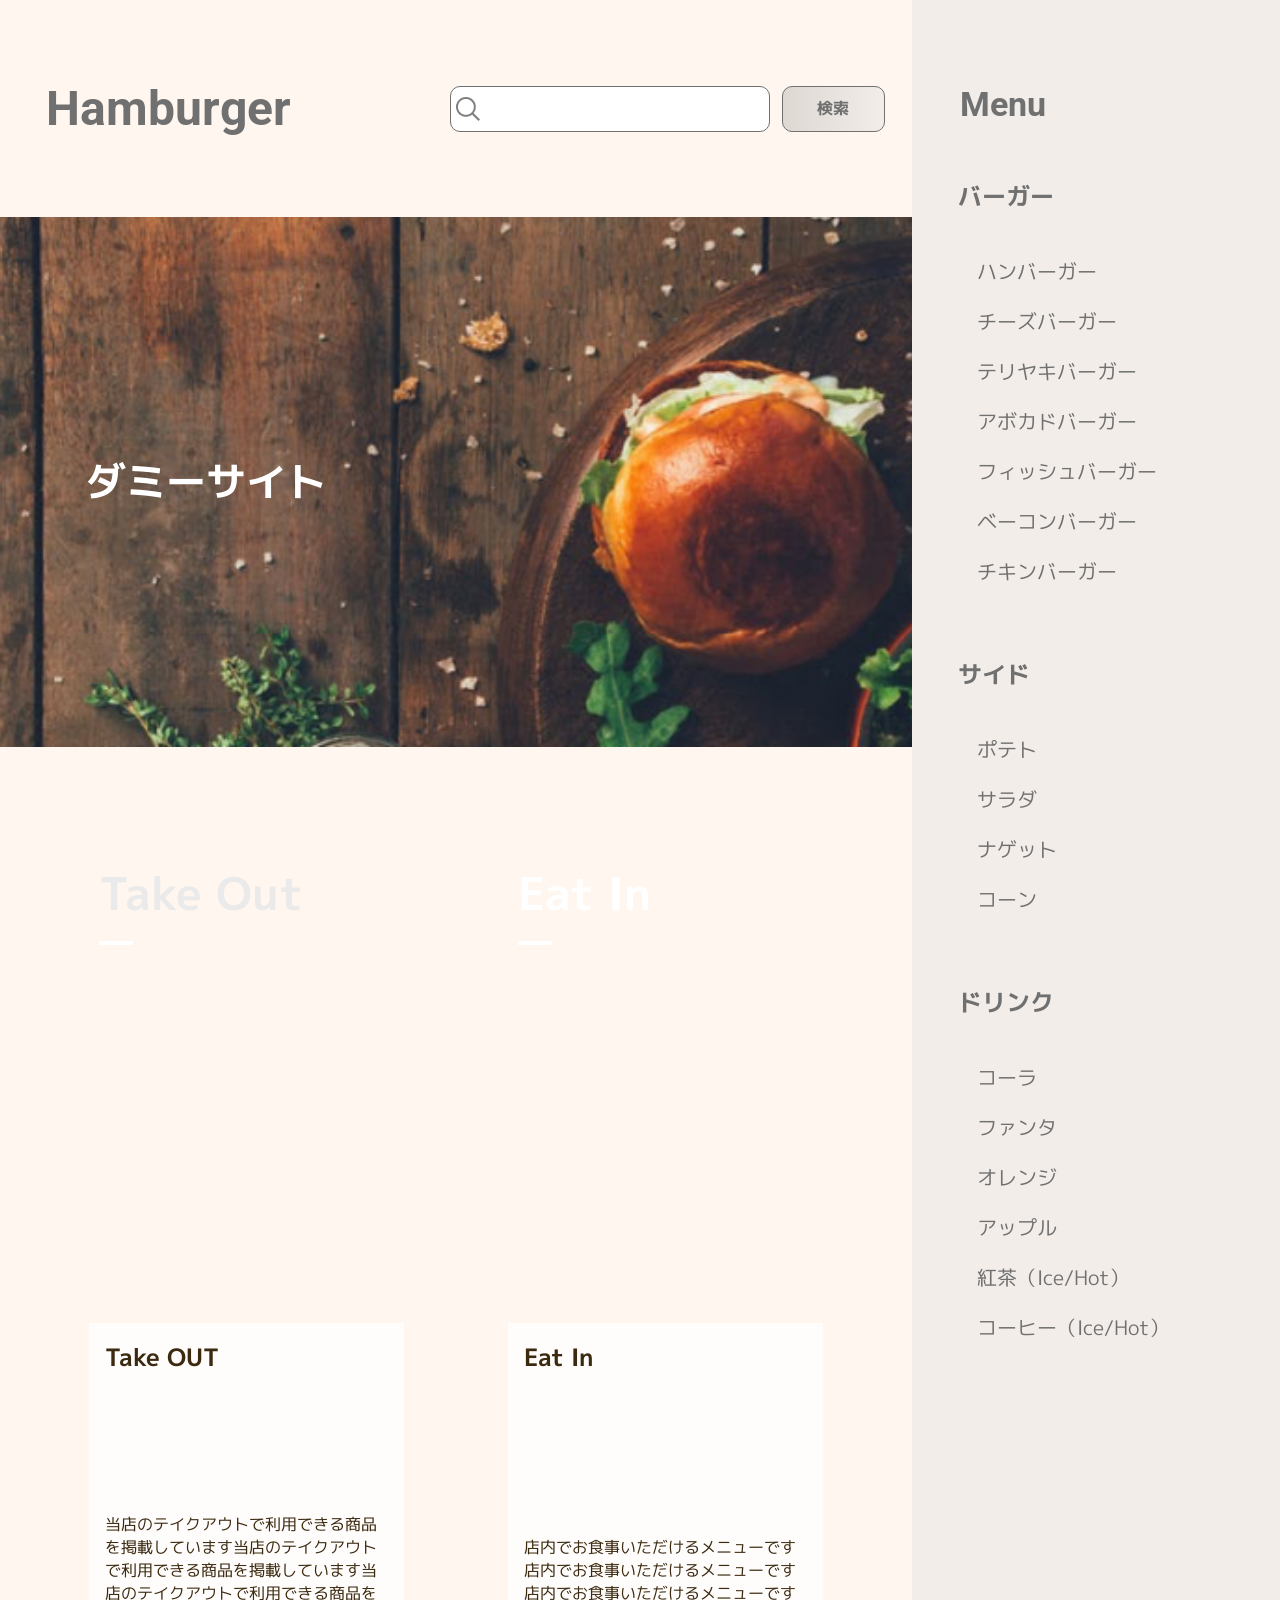
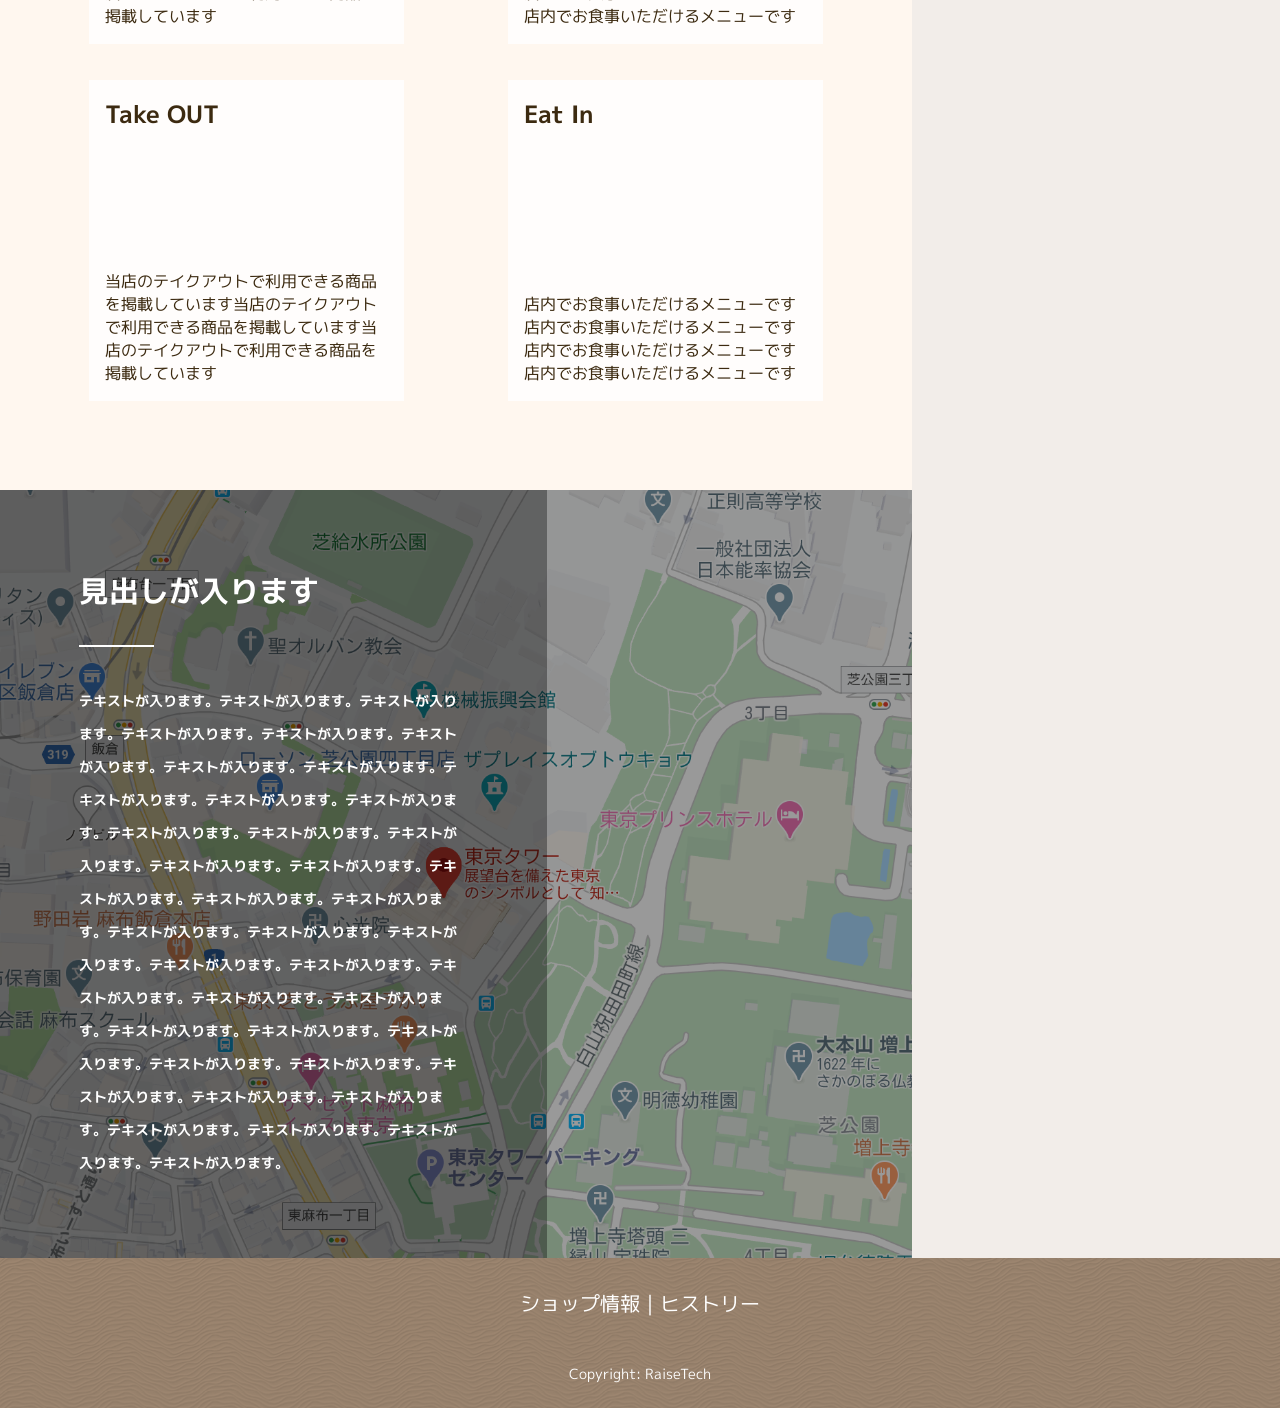
==== index.html @ 3802b6b0 "スライドインアニメーションまで修正" ====
<!DOCTYPE html>
<html lang="ja">

<head>
    <meta charset="UTF-8">
    <meta name="viewport" content="width=device-width, initial-scale=1.0">
    <link rel="stylesheet" href="/css/style.css">
    <link rel="shortcut icon" href="img/favicon.jpg">
    <link rel="preconnect" href="https://fonts.googleapis.com">
    <link rel="preconnect" href="https://fonts.gstatic.com" crossorigin>
    <link href="https://fonts.googleapis.com/css2?family=M+PLUS+1p:wght@400;700&display=swap" rel="stylesheet">
    <link rel="preconnect" href="https://fonts.googleapis.com">
    <link rel="preconnect" href="https://fonts.gstatic.com" crossorigin>
    <link href="https://fonts.googleapis.com/css2?family=Roboto:ital,wght@0,100..900;1,100..900&display=swap"
        rel="stylesheet">

    <title>Hamburger</title>
</head>

<body>
    <div class="l-wrapper">
        <nav class="l-sideMenu is-close">
            <p class="c-sideMenu__title font-roboto">Menu</p>

            <ul class="p-menuList">
                <li class="c-sideMenu__li font-mplus-700">バーガー

                    <ul class="c-sideMenu__li__menu font-mplus-400">
                        <li>ハンバーガー</li>
                        <li>チーズバーガー</li>
                        <li>テリヤキバーガー</li>
                        <li>アボカドバーガー</li>
                        <li>フィッシュバーガー</li>
                        <li>ベーコンバーガー</li>
                        <li>チキンバーガー</li>
                    </ul>
                </li>

                <li class="c-sideMenu__li font-mplus-700">サイド
                    <ul class="c-sideMenu__li__menu font-mplus-400">
                        <li>ポテト</li>
                        <li>サラダ</li>
                        <li>ナゲット</li>
                        <li>コーン</li>
                    </ul>
                </li>

                <li class="c-sideMenu__li font-mplus-700">ドリンク
                    <ul class="c-sideMenu__li__menu font-mplus-400">
                        <li>コーラ</li>
                        <li>ファンタ</li>
                        <li>オレンジ</li>
                        <li>アップル</li>
                        <li>紅茶（Ice/Hot）</li>
                        <li>コーヒー（Ice/Hot）</li>
                    </ul>
                </li>

            </ul>
        </nav>

        <div class="l-mainArea">
            <header class="l-header">
                <h1 class="c-title font-roboto">Hamburger</h1>
                <search class="p-search">
                    <form class="c-search__form" action="#">
                        <input class="c-search__input" type="search" />
                        <button class="c-search__btn font-mplus-700" type="submit">検索</button>
                    </form>
                </search>

                <div class="c-menuBtnSPTB">
                    <span class="js-menuText font-roboto">Menu</span>
                    <span class="js-closeIcon c-closeIcon"></span> <!-- 擬似要素でバツを作る -->
                </div>

            </header>


            <main class="p-mainVisual">
                <p class="c-mainVisual__text font-mplus-700">ダミーサイト</p>
            </main>


            <article class="l-mainCard">

                <div class="p-mainCard__TakeOut">
                    <h2 class="c-mainCard__TakeOut__title font-mplus-700">Take Out</h2>
                    <div class="c-whitebox__wrap">
                        <div class="c-whitebox__1">
                            <h3 class="c-mainCard__subtitle font-mplus-700">Take OUT</h3>
                            <p class="c-mainCard__cardtext font-mplus-400">
                                当店のテイクアウトで利用できる商品を掲載しています当店のテイクアウトで利用できる商品を掲載しています当店のテイクアウトで利用できる商品を掲載しています
                            </p>
                        </div>
                        <div class="c-whitebox__2">
                            <h3 class="c-mainCard__subtitle font-mplus-700">Take OUT</h3>
                            <p class="c-mainCard__cardtext font-mplus-400">
                                当店のテイクアウトで利用できる商品を掲載しています当店のテイクアウトで利用できる商品を掲載しています当店のテイクアウトで利用できる商品を掲載しています
                            </p>
                        </div>
                    </div>

                </div>

                <div class="p-mainCard__EatIn">
                    <h2 class="c-mainCard__EatIn__title font-mplus-700">Eat In</h2>
                    <div class="c-whitebox__wrap">
                        <div class="c-whitebox__1">
                            <h3 class="c-mainCard__subtitle font-mplus-700">Eat In</h3>
                            <p class="c-mainCard__cardtext font-mplus-400">
                                店内でお食事いただけるメニューです店内でお食事いただけるメニューです店内でお食事いただけるメニューです店内でお食事いただけるメニューです
                            </p>
                        </div>
                        <div class="c-whitebox__2">
                            <h3 class="c-mainCard__subtitle font-mplus-700">Eat In</h3>
                            <p class="c-mainCard__cardtext font-mplus-400">
                                店内でお食事いただけるメニューです店内でお食事いただけるメニューです店内でお食事いただけるメニューです店内でお食事いただけるメニューです
                            </p>

                        </div>
                    </div>
                </div>
            </article>

            <section class="l-mainMap">
                <div class="c-mainMap__back__white">
                    <div class="c-mainMap__back__black">
                        <div class="p-mainMapWrap">
                            <h1 class="c-mainMap__title font-mplus-700">見出しが入ります</h1>
                            <p class="c-mainMap__textEx font-mplus-700">
                                テキストが入ります。テキストが入ります。テキストが入ります。テキストが入ります。テキストが入ります。テキストが入ります。テキストが入ります。テキストが入ります。テキストが入ります。テキストが入ります。テキストが入ります。テキストが入ります。テキストが入ります。テキストが入ります。テキストが入ります。テキストが入ります。テキストが入ります。テキストが入ります。テキストが入ります。テキストが入ります。テキストが入ります。テキストが入ります。テキストが入ります。テキストが入ります。テキストが入ります。テキストが入ります。テキストが入ります。テキストが入ります。テキストが入ります。テキストが入ります。テキストが入ります。テキストが入ります。テキストが入ります。テキストが入ります。テキストが入ります。テキストが入ります。テキストが入ります。テキストが入ります。テキストが入ります。
                            </p>
                        </div>
                    </div>
            </section>

        </div>
    </div>

    <footer class="l-footer">
        <div class="p-footerLink font-mplus-400">
            <a href="" class="c-footerLink__text">ショップ情報</a>
            <p class="c-footerLink__text">｜</p>
            <a href="" class="c-footerLink__text">ヒストリー</a>
        </div>
        <small class="c-footer__copy font-mplus-400">Copyright: RaiseTech</small>
    </footer>

    <script src="./main.js"></script>

</body>

</html>
---- css/style.css ----
@charset "UTF-8";
/* resset.dev • v5.0.2 */
/* # =================================================================
   # Global selectors
   # ================================================================= */
html {
  box-sizing: border-box;
  -webkit-text-size-adjust: 100%;
  /* Prevent adjustments of font size after orientation changes in iOS */
  word-break: normal;
  -moz-tab-size: 4;
  -o-tab-size: 4;
     tab-size: 4;
}

*,
::before,
::after {
  background-repeat: no-repeat;
  /* Set `background-repeat: no-repeat` to all elements and pseudo elements */
  box-sizing: inherit;
}

::before,
::after {
  text-decoration: inherit;
  /* Inherit text-decoration and vertical align to ::before and ::after pseudo elements */
  vertical-align: inherit;
}

* {
  padding: 0;
  /* Reset `padding` and `margin` of all elements */
  margin: 0;
}

/* # =================================================================
   # General elements
   # ================================================================= */
hr {
  overflow: visible;
  /* Show the overflow in Edge and IE */
  height: 0;
  /* Add the correct box sizing in Firefox */
  color: inherit;
  /* Correct border color in Firefox. */
}

details,
main {
  display: block;
  /* Render the `main` element consistently in IE. */
}

summary {
  display: list-item;
  /* Add the correct display in all browsers */
}

small {
  font-size: 80%;
  /* Set font-size to 80% in `small` elements */
}

[hidden] {
  display: none;
  /* Add the correct display in IE */
}

abbr[title] {
  border-bottom: none;
  /* Remove the bottom border in Chrome 57 */
  /* Add the correct text decoration in Chrome, Edge, IE, Opera, and Safari */
  text-decoration: underline;
  -webkit-text-decoration: underline dotted;
          text-decoration: underline dotted;
}

a {
  background-color: transparent;
  /* Remove the gray background on active links in IE 10 */
}

a:active,
a:hover {
  outline-width: 0;
  /* Remove the outline when hovering in all browsers */
}

code,
kbd,
pre,
samp {
  font-family: monospace, monospace;
  /* Specify the font family of code elements */
}

pre {
  font-size: 1em;
  /* Correct the odd `em` font sizing in all browsers */
}

b,
strong {
  font-weight: bolder;
  /* Add the correct font weight in Chrome, Edge, and Safari */
}

/* https://gist.github.com/unruthless/413930 */
sub,
sup {
  font-size: 75%;
  line-height: 0;
  position: relative;
  vertical-align: baseline;
}

sub {
  bottom: -0.25em;
}

sup {
  top: -0.5em;
}

table {
  border-color: inherit;
  /* Correct border color in all Chrome, Edge, and Safari. */
  text-indent: 0;
  /* Remove text indentation in Chrome, Edge, and Safari */
}

iframe {
  border-style: none;
}

/* # =================================================================
   # Forms
   # ================================================================= */
input {
  border-radius: 0;
}

[type=number]::-webkit-inner-spin-button,
[type=number]::-webkit-outer-spin-button {
  height: auto;
  /* Correct the cursor style of increment and decrement buttons in Chrome */
}

[type=search] {
  -webkit-appearance: textfield;
  /* Correct the odd appearance in Chrome and Safari */
  outline-offset: -2px;
  /* Correct the outline style in Safari */
}

[type=search]::-webkit-search-decoration {
  -webkit-appearance: none;
  /* Remove the inner padding in Chrome and Safari on macOS */
}

textarea {
  overflow: auto;
  /* Internet Explorer 11+ */
  resize: vertical;
  /* Specify textarea resizability */
}

button,
input,
optgroup,
select,
textarea {
  font: inherit;
  /* Specify font inheritance of form elements */
}

optgroup {
  font-weight: bold;
  /* Restore the font weight unset by the previous rule */
}

button {
  overflow: visible;
  /* Address `overflow` set to `hidden` in IE 8/9/10/11 */
}

button,
select {
  text-transform: none;
  /* Firefox 40+, Internet Explorer 11- */
}

/* Apply cursor pointer to button elements */
button,
[type=button],
[type=reset],
[type=submit],
[role=button] {
  cursor: pointer;
}

/* Remove inner padding and border in Firefox 4+ */
button::-moz-focus-inner,
[type=button]::-moz-focus-inner,
[type=reset]::-moz-focus-inner,
[type=submit]::-moz-focus-inner {
  border-style: none;
  padding: 0;
}

/* Replace focus style removed in the border reset above */
button:-moz-focusring,
[type=button]::-moz-focus-inner,
[type=reset]::-moz-focus-inner,
[type=submit]::-moz-focus-inner {
  outline: 1px dotted ButtonText;
}

button,
html [type=button],
[type=reset],
[type=submit] {
  -webkit-appearance: button;
  /* Correct the inability to style clickable types in iOS */
}

/* Remove the default button styling in all browsers */
button,
input,
select,
textarea {
  background-color: transparent;
  border-style: none;
}

a:focus,
button:focus,
input:focus,
select:focus,
textarea:focus {
  outline-width: 0;
}

/* Style select like a standard input */
select {
  -moz-appearance: none;
  /* Firefox 36+ */
  -webkit-appearance: none;
  /* Chrome 41+ */
}

select::-ms-expand {
  display: none;
  /* Internet Explorer 11+ */
}

select::-ms-value {
  color: currentColor;
  /* Internet Explorer 11+ */
}

legend {
  border: 0;
  /* Correct `color` not being inherited in IE 8/9/10/11 */
  color: inherit;
  /* Correct the color inheritance from `fieldset` elements in IE */
  display: table;
  /* Correct the text wrapping in Edge and IE */
  max-width: 100%;
  /* Correct the text wrapping in Edge and IE */
  white-space: normal;
  /* Correct the text wrapping in Edge and IE */
  max-width: 100%;
  /* Correct the text wrapping in Edge 18- and IE */
}

::-webkit-file-upload-button {
  /* Correct the inability to style clickable types in iOS and Safari */
  -webkit-appearance: button;
  color: inherit;
  font: inherit;
  /* Change font properties to `inherit` in Chrome and Safari */
}

/* Replace pointer cursor in disabled elements */
[disabled] {
  cursor: default;
}

/* # =================================================================
   # Specify media element style
   # ================================================================= */
img {
  border-style: none;
  /* Remove border when inside `a` element in IE 8/9/10 */
}

/* Add the correct vertical alignment in Chrome, Firefox, and Opera */
progress {
  vertical-align: baseline;
}

/* # =================================================================
   # Accessibility
   # ================================================================= */
/* Specify the progress cursor of updating elements */
[aria-busy=true] {
  cursor: progress;
}

/* Specify the pointer cursor of trigger elements */
[aria-controls] {
  cursor: pointer;
}

/* Specify the unstyled cursor of disabled, not-editable, or otherwise inoperable elements */
[aria-disabled=true] {
  cursor: default;
}

.font-mplus-400 {
  font-family: "M PLUS 1p", sans-serif;
  font-weight: 400;
}

.font-mplus-700 {
  font-family: "M PLUS 1p", sans-serif;
  font-weight: 700;
}

.font-roboto {
  font-family: "Roboto", sans-serif;
  font-weight: 700;
}

* {
  margin: 0;
}

body {
  background-color: #FFF7EF;
  height: 100%;
}

a {
  text-decoration: none;
}

ul {
  padding-left: 0;
}

li {
  list-style: none;
}

@media (min-width: 1025px) {
  .l-wrapper {
    display: flex;
    flex-direction: row-reverse;
    height: 100%;
    position: relative;
  }
}

@media (min-width: 1025px) {
  .l-mainArea {
    margin-right: 368px;
    width: auto;
  }
}

.l-header {
  background-color: #FFF7EF;
  height: 215px;
  position: relative;
}
@media (min-width: 768px) {
  .l-header {
    height: 217px;
  }
}
@media (min-width: 1025px) {
  .l-header {
    display: flex;
    align-items: center;
    justify-content: flex-end;
  }
}

.l-footer {
  background: url(../../img/footer-layer.png) no-repeat;
  height: 150px;
  position: relative;
}

.l-sideMenu {
  position: absolute;
  top: 0;
  right: 0;
  width: 328px;
  height: 200%;
  background-color: #F2EDE9;
  transform: translateX(100%);
  transition: transform 0.3s;
  z-index: 3;
}
.l-sideMenu.is-open {
  transform: translateX(0);
}
@media (min-width: 768px) {
  .l-sideMenu.is-open {
    width: 368px;
  }
}
.l-sideMenu.is-close {
  transform: translateX(100%);
}
@media (min-width: 1025px) {
  .l-sideMenu.is-close {
    transform: translateX(0);
    background-color: #F2EDE9;
    color: #707070;
    position: absolute;
    width: 368px;
    height: 100%;
    z-index: 3;
  }
}

.l-mainCard {
  background-color: #FFF7EF;
}
@media (min-width: 768px) {
  .l-mainCard {
    display: flex;
  }
}

.l-mainMap {
  height: auto;
  width: auto;
  background: url(../../../img/map-img.png);
  margin-top: 49px;
  background-size: cover;
  background-position: center;
  background-repeat: no-repeat;
}
@media (min-width: 768px) {
  .l-mainMap {
    margin-top: 0;
    height: auto;
  }
}
@media (min-width: 1025px) {
  .l-mainMap {
    margin-top: 0;
    height: auto;
  }
}

.c-title {
  color: #707070;
  padding-top: 43px;
  padding-bottom: 40px;
  text-align: center;
  font-size: 40px;
}
@media (min-width: 768px) {
  .c-title {
    padding-top: 40px;
  }
}
@media (min-width: 1025px) {
  .c-title {
    padding: 5%;
    font-size: 300%;
    position: absolute;
    left: 0;
  }
}

.c-search__btn {
  background: linear-gradient(to left, #F2EDE9, #DED8D3);
  color: #707070;
  font-size: 16px;
  border: 1px #707070 solid;
  border-radius: 10px;
  height: 46px;
  width: 90px;
  padding: 0;
  margin: 0 0 0 12px;
}
@media (min-width: 768px) {
  .c-search__btn {
    min-width: 8vw;
    max-width: 80px;
  }
}

.c-search__input {
  border: 1px #707070 solid;
  border-radius: 10px;
  height: 46px;
  width: 216px;
  margin: 0;
  background: url(../../../img/search-icon.png) no-repeat 5px center;
  background-color: #FFF;
  padding: 0 10px 0 35px;
}
@media (min-width: 768px) {
  .c-search__input {
    min-width: 25vw;
    max-width: 200px;
  }
}

.c-search__form {
  display: flex;
  flex-wrap: nowrap;
}

.c-sideMenu__li {
  font-size: 24px;
  margin-left: 46px;
  width: 100%;
}
.c-sideMenu__li__menu {
  font-size: 20px;
  margin: 40px auto 60px 8%;
  line-height: 50px;
}
@media (min-width: 768px) {
  .c-sideMenu__li__menu {
    margin-top: 32px;
  }
}

.c-sideMenu__title {
  display: none;
}
@media (min-width: 1025px) {
  .c-sideMenu__title {
    display: block;
    color: #707070;
    font-size: 34px;
    position: absolute;
    top: 84px;
    right: 234px;
    margin: 0;
    z-index: 6;
  }
}

.c-menuBtnSPTB {
  color: #707070;
  font-size: 20px;
  position: absolute;
  top: 8px;
  right: 11px;
  margin: 0;
  z-index: 6;
}
@media (min-width: 768px) {
  .c-menuBtnSPTB {
    font-size: 170%;
    top: 20px;
    right: 25px;
  }
}
@media (min-width: 1025px) {
  .c-menuBtnSPTB {
    display: none;
  }
}

.c-closeIcon {
  position: relative;
  width: 32px;
  height: 36px;
  display: none;
  /* 初期は非表示 */
}

.c-closeIcon::before,
.c-closeIcon::after {
  content: "";
  position: absolute;
  top: 50%;
  left: 50%;
  width: 45px;
  height: 6px;
  background-color: #707070;
  transform-origin: center;
}

.c-closeIcon::before {
  transform: translate(-50%, -50%) rotate(45deg);
}

.c-closeIcon::after {
  transform: translate(-50%, -50%) rotate(-45deg);
}

.c-mainVisual__text {
  position: absolute;
  top: 122px;
  left: 25px;
  font-size: 36px;
  color: #FFF;
  position: absolute;
  z-index: 2;
}
@media (min-width: 768px) {
  .c-mainVisual__text {
    left: 10%;
  }
}
@media (min-width: 1025px) {
  .c-mainVisual__text {
    font-size: 40px;
    top: 234px;
    left: 86px;
  }
}

.c-mainCard__TakeOut__title {
  font-size: 41px;
  color: #EAEAEA;
  margin-top: 13px;
  margin-left: 15px;
}
@media (min-width: 768px) {
  .c-mainCard__TakeOut__title {
    font-size: 44px;
    margin-top: 16px;
    margin-left: 13px;
  }
}
@media (min-width: 1025px) {
  .c-mainCard__TakeOut__title {
    font-size: 280%;
    margin-top: 24px;
    margin-left: 10px;
  }
}

.c-mainCard__EatIn__title {
  font-size: 41px;
  color: #FFF;
  margin-top: 13px;
  margin-left: 13px;
}
@media (min-width: 768px) {
  .c-mainCard__EatIn__title {
    font-size: 44px;
    margin-top: 16px;
    margin-left: 13px;
  }
}
@media (min-width: 1025px) {
  .c-mainCard__EatIn__title {
    font-size: 280%;
    margin-top: 24px;
    margin-left: 10px;
  }
}

.c-mainCard__TakeOut__title::after,
.c-mainCard__EatIn__title::after {
  width: 33.89px;
  height: 4px;
  background-color: #FFF;
  margin-top: 15.5px;
  content: "";
  display: block;
}

.c-mainCard__subtitle {
  font-size: 22px;
  color: #3C2A10;
  padding: 16px 16px 0 16px;
}
@media (min-width: 768px) {
  .c-mainCard__subtitle {
    font-size: 24px;
  }
}

.c-mainCard__cardtext {
  font-size: 16px;
  color: #3C2A10;
  width: auto;
  height: auto;
  padding: 16px;
  box-sizing: border-box;
}
@media (min-width: 768px) {
  .c-mainCard__cardtext {
    font-size: 14px;
  }
}
@media (min-width: 1025px) {
  .c-mainCard__cardtext {
    font-size: 16px;
  }
}

.c-whitebox__wrap {
  height: 100%;
  gap: 20px;
  display: flex;
  flex-flow: column;
}

.c-whitebox__1 {
  margin: 217px 0 0 0;
  height: 100%;
}
@media (min-width: 1025px) {
  .c-whitebox__1 {
    margin: 120% 0 0 0;
  }
}

.c-whitebox__2 {
  margin: 16px 0 0 0;
  height: 100%;
}

.c-whitebox__1,
.c-whitebox__2 {
  background-color: rgba(255, 255, 255, 0.8);
  flex: 1;
  display: flex;
  flex-direction: column;
  justify-content: space-between;
  box-sizing: border-box;
}

.c-mainMap__back__white {
  background-color: rgba(0, 0, 0, 0.4);
  height: auto;
  width: auto;
}
@media (min-width: 768px) {
  .c-mainMap__back__white {
    height: auto;
  }
}
@media (min-width: 1025px) {
  .c-mainMap__back__white {
    height: auto;
  }
}
.c-mainMap__back__black {
  background-color: rgba(0, 0, 0, 0.35);
  height: auto;
}
@media (min-width: 1025px) {
  .c-mainMap__back__black {
    height: auto;
    width: 60%;
  }
}

.c-mainMap__title {
  color: #FFF;
  font-size: 30px;
}
@media (min-width: 1025px) {
  .c-mainMap__title {
    margin: 8%;
  }
}

.c-mainMap__textEx {
  color: #FFF;
  font-size: 14px;
  width: auto;
  height: auto;
  margin-top: 14px;
  line-height: 33px;
}
@media (min-width: 1025px) {
  .c-mainMap__textEx {
    margin: 8%;
  }
}

.c-mainMap__title::after {
  display: block;
  content: "";
  width: 75px;
  height: 2px;
  background-color: #FFF;
  margin-top: 15px;
}
@media (min-width: 1025px) {
  .c-mainMap__title::after {
    margin-top: 8%;
  }
}

.c-footerLink__text {
  color: #FFF;
  font-size: 18px;
}
@media (min-width: 768px) {
  .c-footerLink__text {
    font-size: 20px;
  }
}

.c-footer__copy {
  color: #FFF;
  font-size: 14px;
  position: absolute;
  bottom: 16px;
  left: 50%;
  transform: translateX(-50%);
}
@media (min-width: 768px) {
  .c-footer__copy {
    bottom: 24px;
  }
}

.p-mainVisual {
  background-image: url("../../../img/mainvisual-sp@2x.jpg");
  background-size: cover;
  background-position: center;
  background-repeat: no-repeat;
  position: relative;
  z-index: 1;
  width: 100%;
  height: 285px;
}
@media (min-width: 768px) {
  .p-mainVisual {
    background-image: url("../../../img/mainvisual-tb.jpg");
    width: 100vw;
  }
}
@media (min-width: 1025px) {
  .p-mainVisual {
    width: 100%;
    height: 530px;
  }
}

.p-menuList {
  position: absolute;
  top: 178px;
  color: #707070;
}

.p-search {
  display: flex;
  align-items: center;
  justify-content: center;
  margin: 0 3%;
}

.p-mainCard__TakeOut {
  background: url(../../../img/takeout_back.png);
  flex: 1;
  margin: 20px;
  width: auto;
  padding: 16px;
  display: flex;
  flex-direction: column;
  background-size: cover;
  background-position: center;
  background-repeat: no-repeat;
  box-sizing: border-box;
}
@media (min-width: 768px) {
  .p-mainCard__TakeOut {
    margin: 40px 20px 40px 40px;
  }
}
@media (min-width: 1025px) {
  .p-mainCard__TakeOut {
    margin: 8%;
    margin-right: 4%;
    height: 1197px;
    width: auto;
  }
}

.p-mainCard__EatIn {
  background: url(../../../img/eatin_back.png);
  flex: 1;
  margin: 20px;
  width: auto;
  padding: 16px;
  display: flex;
  flex-direction: column;
  background-size: cover;
  background-position: center;
  background-repeat: no-repeat;
  box-sizing: border-box;
}
@media (min-width: 768px) {
  .p-mainCard__EatIn {
    margin: 40px 40px 40px 20px;
  }
}
@media (min-width: 1025px) {
  .p-mainCard__EatIn {
    margin: 8%;
    margin-left: 4%;
    height: 1197px;
    width: auto;
  }
}

.p-mainMapWrap {
  padding: 42px;
}

.p-footerLink {
  display: flex;
  justify-content: center;
  padding: 16px;
}
@media (min-width: 768px) {
  .p-footerLink {
    padding: 30px;
  }
}
/*# sourceMappingURL=style.css.map */
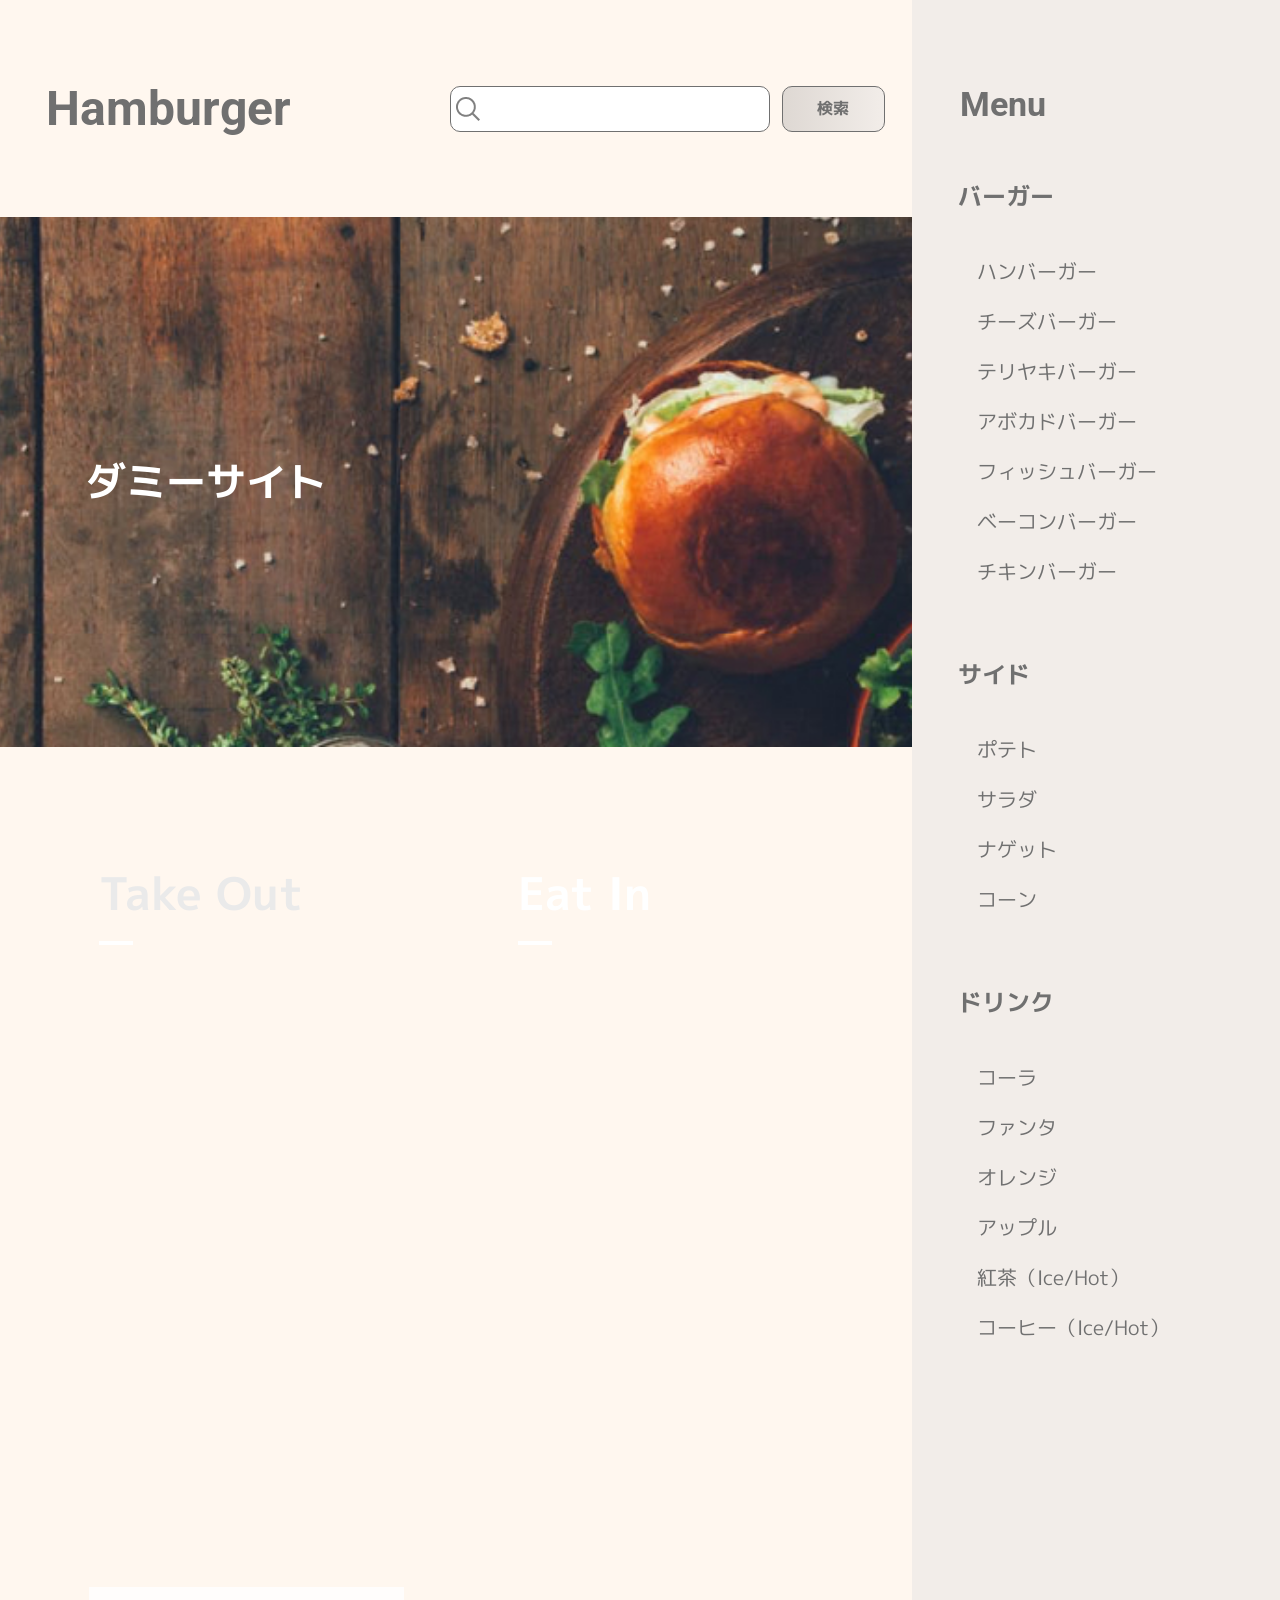
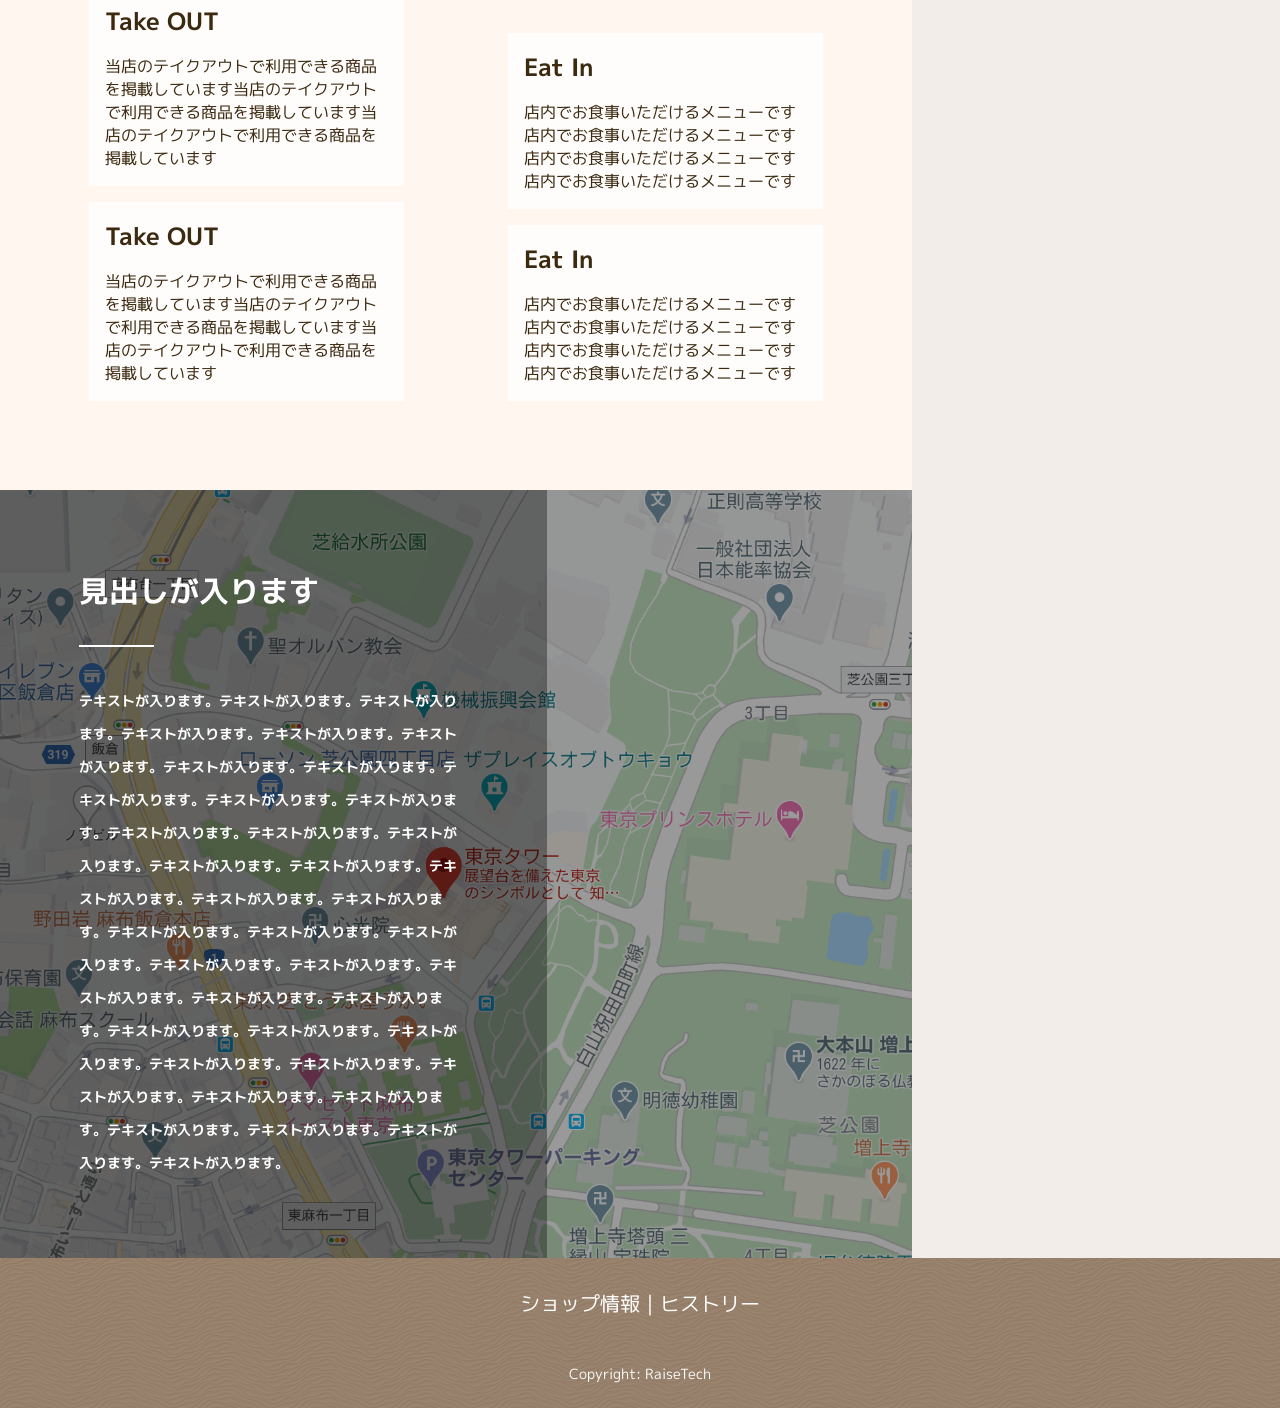
==== commit 0a3759c4: "FLOCSS修正" ====
--- a/index.html
+++ b/index.html
@@ -18,14 +18,14 @@
 </head>
 
 <body>
-    <div class="l-wrapper">
-        <nav class="l-sideMenu is-close">
-            <p class="c-sideMenu__title font-roboto">Menu</p>
+    <div class="l-container">
+        <nav class="p-sideMenu is-close">
+            <p class="p-sideMenu__title font-roboto">Menu</p>
 
             <ul class="p-menuList">
-                <li class="c-sideMenu__li font-mplus-700">バーガー
+                <li class="p-sideMenu__li font-mplus-700">バーガー
 
-                    <ul class="c-sideMenu__li__menu font-mplus-400">
+                    <ul class="p-sideMenu__li__menu font-mplus-400">
                         <li>ハンバーガー</li>
                         <li>チーズバーガー</li>
                         <li>テリヤキバーガー</li>
@@ -36,8 +36,8 @@
                     </ul>
                 </li>
 
-                <li class="c-sideMenu__li font-mplus-700">サイド
-                    <ul class="c-sideMenu__li__menu font-mplus-400">
+                <li class="p-sideMenu__li font-mplus-700">サイド
+                    <ul class="p-sideMenu__li__menu font-mplus-400">
                         <li>ポテト</li>
                         <li>サラダ</li>
                         <li>ナゲット</li>
@@ -45,8 +45,8 @@
                     </ul>
                 </li>
 
-                <li class="c-sideMenu__li font-mplus-700">ドリンク
-                    <ul class="c-sideMenu__li__menu font-mplus-400">
+                <li class="p-sideMenu__li font-mplus-700">ドリンク
+                    <ul class="p-sideMenu__li__menu font-mplus-400">
                         <li>コーラ</li>
                         <li>ファンタ</li>
                         <li>オレンジ</li>
@@ -62,7 +62,7 @@
         <div class="l-mainArea">
             <header class="l-header">
                 <h1 class="c-title font-roboto">Hamburger</h1>
-                <search class="p-search">
+                <search class="c-search">
                     <form class="c-search__form" action="#">
                         <input class="c-search__input" type="search" />
                         <button class="c-search__btn font-mplus-700" type="submit">検索</button>
@@ -78,24 +78,24 @@
 
 
             <main class="p-mainVisual">
-                <p class="c-mainVisual__text font-mplus-700">ダミーサイト</p>
+                <p class="p-mainVisual__text font-mplus-700">ダミーサイト</p>
             </main>
 
 
-            <article class="l-mainCard">
+            <article class="p-mainCard">
 
                 <div class="p-mainCard__TakeOut">
-                    <h2 class="c-mainCard__TakeOut__title font-mplus-700">Take Out</h2>
-                    <div class="c-whitebox__wrap">
-                        <div class="c-whitebox__1">
-                            <h3 class="c-mainCard__subtitle font-mplus-700">Take OUT</h3>
-                            <p class="c-mainCard__cardtext font-mplus-400">
+                    <h2 class="p-mainCard__TakeOut__title font-mplus-700">Take Out</h2>
+                    <div class="p-whitebox__wrap">
+                        <div class="p-whitebox__1">
+                            <h3 class="p-mainCard__subtitle font-mplus-700">Take OUT</h3>
+                            <p class="p-mainCard__cardtext font-mplus-400">
                                 当店のテイクアウトで利用できる商品を掲載しています当店のテイクアウトで利用できる商品を掲載しています当店のテイクアウトで利用できる商品を掲載しています
                             </p>
                         </div>
-                        <div class="c-whitebox__2">
-                            <h3 class="c-mainCard__subtitle font-mplus-700">Take OUT</h3>
-                            <p class="c-mainCard__cardtext font-mplus-400">
+                        <div class="p-whitebox__2">
+                            <h3 class="p-mainCard__subtitle font-mplus-700">Take OUT</h3>
+                            <p class="p-mainCard__cardtext font-mplus-400">
                                 当店のテイクアウトで利用できる商品を掲載しています当店のテイクアウトで利用できる商品を掲載しています当店のテイクアウトで利用できる商品を掲載しています
                             </p>
                         </div>
@@ -104,17 +104,17 @@
                 </div>
 
                 <div class="p-mainCard__EatIn">
-                    <h2 class="c-mainCard__EatIn__title font-mplus-700">Eat In</h2>
-                    <div class="c-whitebox__wrap">
-                        <div class="c-whitebox__1">
-                            <h3 class="c-mainCard__subtitle font-mplus-700">Eat In</h3>
-                            <p class="c-mainCard__cardtext font-mplus-400">
+                    <h2 class="p-mainCard__EatIn__title font-mplus-700">Eat In</h2>
+                    <div class="p-whitebox__wrap">
+                        <div class="p-whitebox__1">
+                            <h3 class="p-mainCard__subtitle font-mplus-700">Eat In</h3>
+                            <p class="p-mainCard__cardtext font-mplus-400">
                                 店内でお食事いただけるメニューです店内でお食事いただけるメニューです店内でお食事いただけるメニューです店内でお食事いただけるメニューです
                             </p>
                         </div>
-                        <div class="c-whitebox__2">
-                            <h3 class="c-mainCard__subtitle font-mplus-700">Eat In</h3>
-                            <p class="c-mainCard__cardtext font-mplus-400">
+                        <div class="p-whitebox__2">
+                            <h3 class="p-mainCard__subtitle font-mplus-700">Eat In</h3>
+                            <p class="p-mainCard__cardtext font-mplus-400">
                                 店内でお食事いただけるメニューです店内でお食事いただけるメニューです店内でお食事いただけるメニューです店内でお食事いただけるメニューです
                             </p>
 
@@ -123,12 +123,12 @@
                 </div>
             </article>
 
-            <section class="l-mainMap">
-                <div class="c-mainMap__back__white">
-                    <div class="c-mainMap__back__black">
-                        <div class="p-mainMapWrap">
-                            <h1 class="c-mainMap__title font-mplus-700">見出しが入ります</h1>
-                            <p class="c-mainMap__textEx font-mplus-700">
+            <section class="p-mainMap">
+                <div class="p-mainMap__back__white">
+                    <div class="p-mainMap__back__black">
+                        <div class="p-mainMap__wrap">
+                            <h1 class="p-mainMap__title font-mplus-700">見出しが入ります</h1>
+                            <p class="p-mainMap__textEx font-mplus-700">
                                 テキストが入ります。テキストが入ります。テキストが入ります。テキストが入ります。テキストが入ります。テキストが入ります。テキストが入ります。テキストが入ります。テキストが入ります。テキストが入ります。テキストが入ります。テキストが入ります。テキストが入ります。テキストが入ります。テキストが入ります。テキストが入ります。テキストが入ります。テキストが入ります。テキストが入ります。テキストが入ります。テキストが入ります。テキストが入ります。テキストが入ります。テキストが入ります。テキストが入ります。テキストが入ります。テキストが入ります。テキストが入ります。テキストが入ります。テキストが入ります。テキストが入ります。テキストが入ります。テキストが入ります。テキストが入ります。テキストが入ります。テキストが入ります。テキストが入ります。テキストが入ります。テキストが入ります。
                             </p>
                         </div>
@@ -140,11 +140,11 @@
 
     <footer class="l-footer">
         <div class="p-footerLink font-mplus-400">
-            <a href="" class="c-footerLink__text">ショップ情報</a>
-            <p class="c-footerLink__text">｜</p>
-            <a href="" class="c-footerLink__text">ヒストリー</a>
+            <a href="" class="p-footerLink__text">ショップ情報</a>
+            <p class="p-footerLink__text">｜</p>
+            <a href="" class="p-footerLink__text">ヒストリー</a>
         </div>
-        <small class="c-footer__copy font-mplus-400">Copyright: RaiseTech</small>
+        <small class="p-footer__copy font-mplus-400">Copyright: RaiseTech</small>
     </footer>
 
     <script src="./main.js"></script>
--- a/css/style.css
+++ b/css/style.css
@@ -334,8 +334,11 @@
   font-weight: 700;
 }
 
-* {
+html,
+body {
+  height: 100%;
   margin: 0;
+  padding: 0;
 }
 
 body {
@@ -356,10 +359,10 @@
 }
 
 @media (min-width: 1025px) {
-  .l-wrapper {
+  .l-container {
     display: flex;
     flex-direction: row-reverse;
-    height: 100%;
+    height: auto;
     position: relative;
   }
 }
@@ -393,71 +396,6 @@
   background: url(../../img/footer-layer.png) no-repeat;
   height: 150px;
   position: relative;
-}
-
-.l-sideMenu {
-  position: absolute;
-  top: 0;
-  right: 0;
-  width: 328px;
-  height: 200%;
-  background-color: #F2EDE9;
-  transform: translateX(100%);
-  transition: transform 0.3s;
-  z-index: 3;
-}
-.l-sideMenu.is-open {
-  transform: translateX(0);
-}
-@media (min-width: 768px) {
-  .l-sideMenu.is-open {
-    width: 368px;
-  }
-}
-.l-sideMenu.is-close {
-  transform: translateX(100%);
-}
-@media (min-width: 1025px) {
-  .l-sideMenu.is-close {
-    transform: translateX(0);
-    background-color: #F2EDE9;
-    color: #707070;
-    position: absolute;
-    width: 368px;
-    height: 100%;
-    z-index: 3;
-  }
-}
-
-.l-mainCard {
-  background-color: #FFF7EF;
-}
-@media (min-width: 768px) {
-  .l-mainCard {
-    display: flex;
-  }
-}
-
-.l-mainMap {
-  height: auto;
-  width: auto;
-  background: url(../../../img/map-img.png);
-  margin-top: 49px;
-  background-size: cover;
-  background-position: center;
-  background-repeat: no-repeat;
-}
-@media (min-width: 768px) {
-  .l-mainMap {
-    margin-top: 0;
-    height: auto;
-  }
-}
-@media (min-width: 1025px) {
-  .l-mainMap {
-    margin-top: 0;
-    height: auto;
-  }
 }
 
 .c-title {
@@ -479,6 +417,13 @@
     position: absolute;
     left: 0;
   }
+}
+
+.c-search {
+  display: flex;
+  align-items: center;
+  justify-content: center;
+  margin: 0 3%;
 }
 
 .c-search__btn {
@@ -521,38 +466,6 @@
   flex-wrap: nowrap;
 }
 
-.c-sideMenu__li {
-  font-size: 24px;
-  margin-left: 46px;
-  width: 100%;
-}
-.c-sideMenu__li__menu {
-  font-size: 20px;
-  margin: 40px auto 60px 8%;
-  line-height: 50px;
-}
-@media (min-width: 768px) {
-  .c-sideMenu__li__menu {
-    margin-top: 32px;
-  }
-}
-
-.c-sideMenu__title {
-  display: none;
-}
-@media (min-width: 1025px) {
-  .c-sideMenu__title {
-    display: block;
-    color: #707070;
-    font-size: 34px;
-    position: absolute;
-    top: 84px;
-    right: 234px;
-    margin: 0;
-    z-index: 6;
-  }
-}
-
 .c-menuBtnSPTB {
   color: #707070;
   font-size: 20px;
@@ -603,230 +516,6 @@
   transform: translate(-50%, -50%) rotate(-45deg);
 }
 
-.c-mainVisual__text {
-  position: absolute;
-  top: 122px;
-  left: 25px;
-  font-size: 36px;
-  color: #FFF;
-  position: absolute;
-  z-index: 2;
-}
-@media (min-width: 768px) {
-  .c-mainVisual__text {
-    left: 10%;
-  }
-}
-@media (min-width: 1025px) {
-  .c-mainVisual__text {
-    font-size: 40px;
-    top: 234px;
-    left: 86px;
-  }
-}
-
-.c-mainCard__TakeOut__title {
-  font-size: 41px;
-  color: #EAEAEA;
-  margin-top: 13px;
-  margin-left: 15px;
-}
-@media (min-width: 768px) {
-  .c-mainCard__TakeOut__title {
-    font-size: 44px;
-    margin-top: 16px;
-    margin-left: 13px;
-  }
-}
-@media (min-width: 1025px) {
-  .c-mainCard__TakeOut__title {
-    font-size: 280%;
-    margin-top: 24px;
-    margin-left: 10px;
-  }
-}
-
-.c-mainCard__EatIn__title {
-  font-size: 41px;
-  color: #FFF;
-  margin-top: 13px;
-  margin-left: 13px;
-}
-@media (min-width: 768px) {
-  .c-mainCard__EatIn__title {
-    font-size: 44px;
-    margin-top: 16px;
-    margin-left: 13px;
-  }
-}
-@media (min-width: 1025px) {
-  .c-mainCard__EatIn__title {
-    font-size: 280%;
-    margin-top: 24px;
-    margin-left: 10px;
-  }
-}
-
-.c-mainCard__TakeOut__title::after,
-.c-mainCard__EatIn__title::after {
-  width: 33.89px;
-  height: 4px;
-  background-color: #FFF;
-  margin-top: 15.5px;
-  content: "";
-  display: block;
-}
-
-.c-mainCard__subtitle {
-  font-size: 22px;
-  color: #3C2A10;
-  padding: 16px 16px 0 16px;
-}
-@media (min-width: 768px) {
-  .c-mainCard__subtitle {
-    font-size: 24px;
-  }
-}
-
-.c-mainCard__cardtext {
-  font-size: 16px;
-  color: #3C2A10;
-  width: auto;
-  height: auto;
-  padding: 16px;
-  box-sizing: border-box;
-}
-@media (min-width: 768px) {
-  .c-mainCard__cardtext {
-    font-size: 14px;
-  }
-}
-@media (min-width: 1025px) {
-  .c-mainCard__cardtext {
-    font-size: 16px;
-  }
-}
-
-.c-whitebox__wrap {
-  height: 100%;
-  gap: 20px;
-  display: flex;
-  flex-flow: column;
-}
-
-.c-whitebox__1 {
-  margin: 217px 0 0 0;
-  height: 100%;
-}
-@media (min-width: 1025px) {
-  .c-whitebox__1 {
-    margin: 120% 0 0 0;
-  }
-}
-
-.c-whitebox__2 {
-  margin: 16px 0 0 0;
-  height: 100%;
-}
-
-.c-whitebox__1,
-.c-whitebox__2 {
-  background-color: rgba(255, 255, 255, 0.8);
-  flex: 1;
-  display: flex;
-  flex-direction: column;
-  justify-content: space-between;
-  box-sizing: border-box;
-}
-
-.c-mainMap__back__white {
-  background-color: rgba(0, 0, 0, 0.4);
-  height: auto;
-  width: auto;
-}
-@media (min-width: 768px) {
-  .c-mainMap__back__white {
-    height: auto;
-  }
-}
-@media (min-width: 1025px) {
-  .c-mainMap__back__white {
-    height: auto;
-  }
-}
-.c-mainMap__back__black {
-  background-color: rgba(0, 0, 0, 0.35);
-  height: auto;
-}
-@media (min-width: 1025px) {
-  .c-mainMap__back__black {
-    height: auto;
-    width: 60%;
-  }
-}
-
-.c-mainMap__title {
-  color: #FFF;
-  font-size: 30px;
-}
-@media (min-width: 1025px) {
-  .c-mainMap__title {
-    margin: 8%;
-  }
-}
-
-.c-mainMap__textEx {
-  color: #FFF;
-  font-size: 14px;
-  width: auto;
-  height: auto;
-  margin-top: 14px;
-  line-height: 33px;
-}
-@media (min-width: 1025px) {
-  .c-mainMap__textEx {
-    margin: 8%;
-  }
-}
-
-.c-mainMap__title::after {
-  display: block;
-  content: "";
-  width: 75px;
-  height: 2px;
-  background-color: #FFF;
-  margin-top: 15px;
-}
-@media (min-width: 1025px) {
-  .c-mainMap__title::after {
-    margin-top: 8%;
-  }
-}
-
-.c-footerLink__text {
-  color: #FFF;
-  font-size: 18px;
-}
-@media (min-width: 768px) {
-  .c-footerLink__text {
-    font-size: 20px;
-  }
-}
-
-.c-footer__copy {
-  color: #FFF;
-  font-size: 14px;
-  position: absolute;
-  bottom: 16px;
-  left: 50%;
-  transform: translateX(-50%);
-}
-@media (min-width: 768px) {
-  .c-footer__copy {
-    bottom: 24px;
-  }
-}
-
 .p-mainVisual {
   background-image: url("../../../img/mainvisual-sp@2x.jpg");
   background-size: cover;
@@ -850,17 +539,108 @@
   }
 }
 
+.p-mainVisual__text {
+  position: absolute;
+  top: 122px;
+  left: 25px;
+  font-size: 36px;
+  color: #FFF;
+  position: absolute;
+  z-index: 2;
+}
+@media (min-width: 768px) {
+  .p-mainVisual__text {
+    left: 10%;
+  }
+}
+@media (min-width: 1025px) {
+  .p-mainVisual__text {
+    font-size: 40px;
+    top: 234px;
+    left: 86px;
+  }
+}
+
+.p-sideMenu {
+  position: fixed;
+  top: 0;
+  right: 0;
+  width: 328px;
+  min-height: 100vh;
+  background-color: rgba(242, 237, 233, 0.95);
+  transform: translateX(100%);
+  transition: transform 0.3s;
+  z-index: 3;
+  overflow-y: auto;
+}
+.p-sideMenu.is-open {
+  transform: translateX(0);
+}
+@media (min-width: 768px) {
+  .p-sideMenu.is-open {
+    width: 368px;
+  }
+}
+.p-sideMenu.is-close {
+  transform: translateX(100%);
+}
+@media (min-width: 1025px) {
+  .p-sideMenu.is-close {
+    transform: translateX(0);
+    background-color: #F2EDE9;
+    color: #707070;
+    position: absolute;
+    width: 368px;
+    height: 100%;
+    z-index: 3;
+  }
+}
+
+.p-sideMenu__li {
+  font-size: 24px;
+  margin-left: 46px;
+  width: 100%;
+}
+.p-sideMenu__li__menu {
+  font-size: 20px;
+  margin: 40px auto 60px 8%;
+  line-height: 50px;
+}
+@media (min-width: 768px) {
+  .p-sideMenu__li__menu {
+    margin-top: 32px;
+  }
+}
+
+.p-sideMenu__title {
+  display: none;
+}
+@media (min-width: 1025px) {
+  .p-sideMenu__title {
+    display: block;
+    color: #707070;
+    font-size: 34px;
+    position: absolute;
+    top: 84px;
+    right: 234px;
+    margin: 0;
+    z-index: 6;
+  }
+}
+
 .p-menuList {
   position: absolute;
   top: 178px;
   color: #707070;
 }
 
-.p-search {
-  display: flex;
-  align-items: center;
-  justify-content: center;
-  margin: 0 3%;
+.p-mainCard {
+  background-color: #FFF7EF;
+}
+@media (min-width: 768px) {
+  .p-mainCard {
+    display: flex;
+  }
 }
 
 .p-mainCard__TakeOut {
@@ -875,6 +655,7 @@
   background-position: center;
   background-repeat: no-repeat;
   box-sizing: border-box;
+  justify-content: flex-end;
 }
 @media (min-width: 768px) {
   .p-mainCard__TakeOut {
@@ -902,6 +683,7 @@
   background-position: center;
   background-repeat: no-repeat;
   box-sizing: border-box;
+  justify-content: flex-end;
 }
 @media (min-width: 768px) {
   .p-mainCard__EatIn {
@@ -917,8 +699,203 @@
   }
 }
 
-.p-mainMapWrap {
+.p-mainCard__TakeOut__title {
+  font-size: 41px;
+  color: #EAEAEA;
+  margin-top: 13px;
+  margin-left: 15px;
+}
+@media (min-width: 768px) {
+  .p-mainCard__TakeOut__title {
+    font-size: 44px;
+    margin-top: 16px;
+    margin-left: 13px;
+  }
+}
+@media (min-width: 1025px) {
+  .p-mainCard__TakeOut__title {
+    font-size: 280%;
+    margin-top: 24px;
+    margin-left: 10px;
+  }
+}
+
+.p-mainCard__EatIn__title {
+  font-size: 41px;
+  color: #FFF;
+  margin-top: 13px;
+  margin-left: 13px;
+}
+@media (min-width: 768px) {
+  .p-mainCard__EatIn__title {
+    font-size: 44px;
+    margin-top: 16px;
+    margin-left: 13px;
+  }
+}
+@media (min-width: 1025px) {
+  .p-mainCard__EatIn__title {
+    font-size: 280%;
+    margin-top: 24px;
+    margin-left: 10px;
+  }
+}
+
+.p-mainCard__TakeOut__title::after,
+.p-mainCard__EatIn__title::after {
+  width: 33.89px;
+  height: 4px;
+  background-color: #FFF;
+  margin-top: 15.5px;
+  content: "";
+  display: block;
+  margin-bottom: 217px;
+}
+@media (min-width: 768px) {
+  .p-mainCard__TakeOut__title::after,
+.p-mainCard__EatIn__title::after {
+    margin-bottom: 250px;
+  }
+}
+
+.p-mainCard__subtitle {
+  font-size: 22px;
+  color: #3C2A10;
+  padding: 16px 16px 0 16px;
+}
+@media (min-width: 768px) {
+  .p-mainCard__subtitle {
+    font-size: 24px;
+  }
+}
+
+.p-mainCard__cardtext {
+  font-size: 16px;
+  color: #3C2A10;
+  width: auto;
+  height: auto;
+  padding: 16px;
+  box-sizing: border-box;
+}
+@media (min-width: 768px) {
+  .p-mainCard__cardtext {
+    font-size: 14px;
+  }
+}
+@media (min-width: 1025px) {
+  .p-mainCard__cardtext {
+    font-size: 16px;
+  }
+}
+
+.p-whitebox__wrap {
+  display: flex;
+  flex-direction: column;
+  flex-shrink: 0;
+  margin-top: auto;
+  gap: 16px;
+}
+
+.p-whitebox__1,
+.p-whitebox__2 {
+  background-color: rgba(255, 255, 255, 0.8);
+  flex: 1;
+  display: flex;
+  flex-direction: column;
+  justify-content: space-between;
+  box-sizing: border-box;
+  height: 100%;
+  margin: 0;
+}
+
+.p-mainMap {
+  height: auto;
+  width: auto;
+  background: url(../../../img/map-img.png);
+  margin-top: 49px;
+  background-size: cover;
+  background-position: center;
+  background-repeat: no-repeat;
+}
+@media (min-width: 768px) {
+  .p-mainMap {
+    margin-top: 0;
+    height: auto;
+  }
+}
+@media (min-width: 1025px) {
+  .p-mainMap {
+    margin-top: 0;
+    height: auto;
+  }
+}
+
+.p-mainMap__wrap {
   padding: 42px;
+}
+
+.p-mainMap__back__white {
+  background-color: rgba(0, 0, 0, 0.4);
+  height: auto;
+  width: auto;
+}
+@media (min-width: 768px) {
+  .p-mainMap__back__white {
+    height: auto;
+  }
+}
+@media (min-width: 1025px) {
+  .p-mainMap__back__white {
+    height: auto;
+  }
+}
+.p-mainMap__back__black {
+  background-color: rgba(0, 0, 0, 0.35);
+  height: auto;
+}
+@media (min-width: 1025px) {
+  .p-mainMap__back__black {
+    height: auto;
+    width: 60%;
+  }
+}
+
+.p-mainMap__title {
+  color: #FFF;
+  font-size: 30px;
+}
+@media (min-width: 1025px) {
+  .p-mainMap__title {
+    margin: 8%;
+  }
+}
+
+.p-mainMap__textEx {
+  color: #FFF;
+  font-size: 14px;
+  width: auto;
+  height: auto;
+  margin-top: 14px;
+  line-height: 33px;
+}
+@media (min-width: 1025px) {
+  .p-mainMap__textEx {
+    margin: 8%;
+  }
+}
+
+.p-mainMap__title::after {
+  display: block;
+  content: "";
+  width: 75px;
+  height: 2px;
+  background-color: #FFF;
+  margin-top: 15px;
+}
+@media (min-width: 1025px) {
+  .p-mainMap__title::after {
+    margin-top: 8%;
+  }
 }
 
 .p-footerLink {
@@ -931,4 +908,28 @@
     padding: 30px;
   }
 }
+
+.p-footerLink__text {
+  color: #FFF;
+  font-size: 18px;
+}
+@media (min-width: 768px) {
+  .p-footerLink__text {
+    font-size: 20px;
+  }
+}
+
+.p-footer__copy {
+  color: #FFF;
+  font-size: 14px;
+  position: absolute;
+  bottom: 16px;
+  left: 50%;
+  transform: translateX(-50%);
+}
+@media (min-width: 768px) {
+  .p-footer__copy {
+    bottom: 24px;
+  }
+}
 /*# sourceMappingURL=style.css.map */
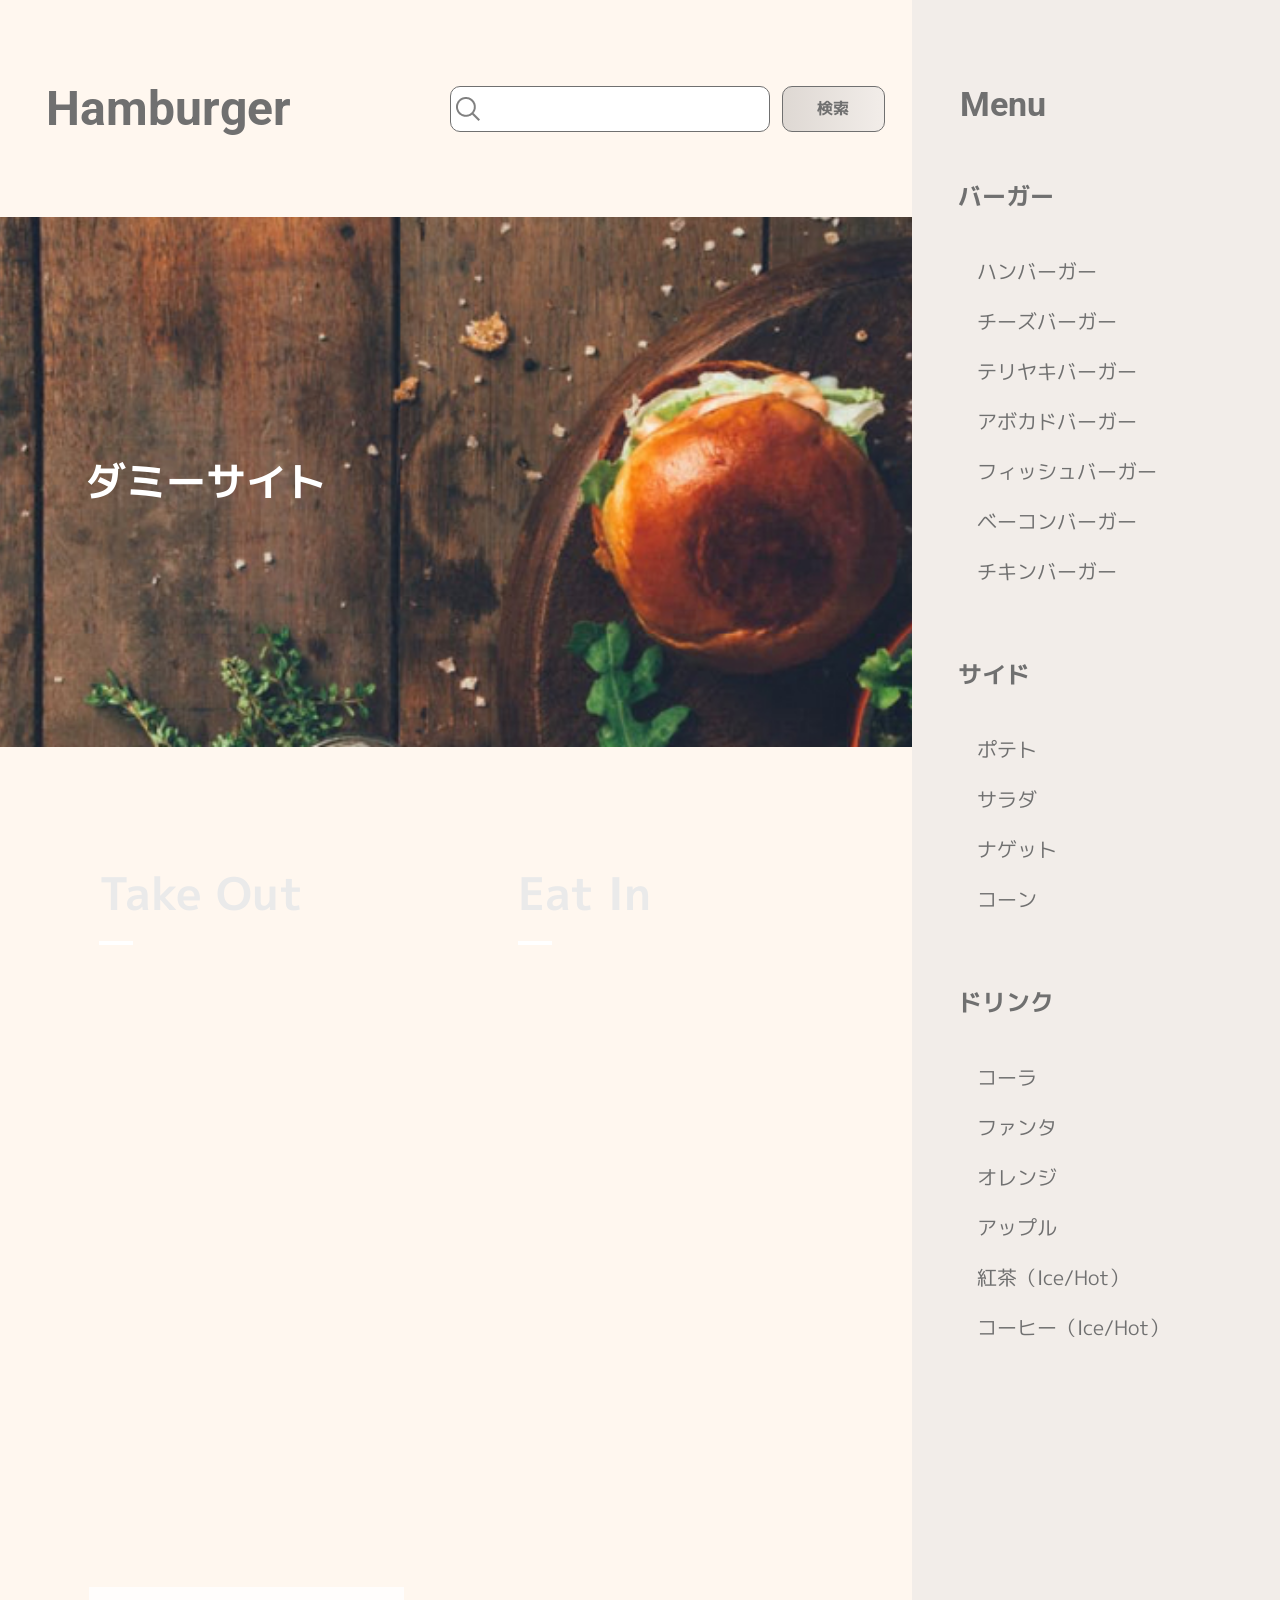
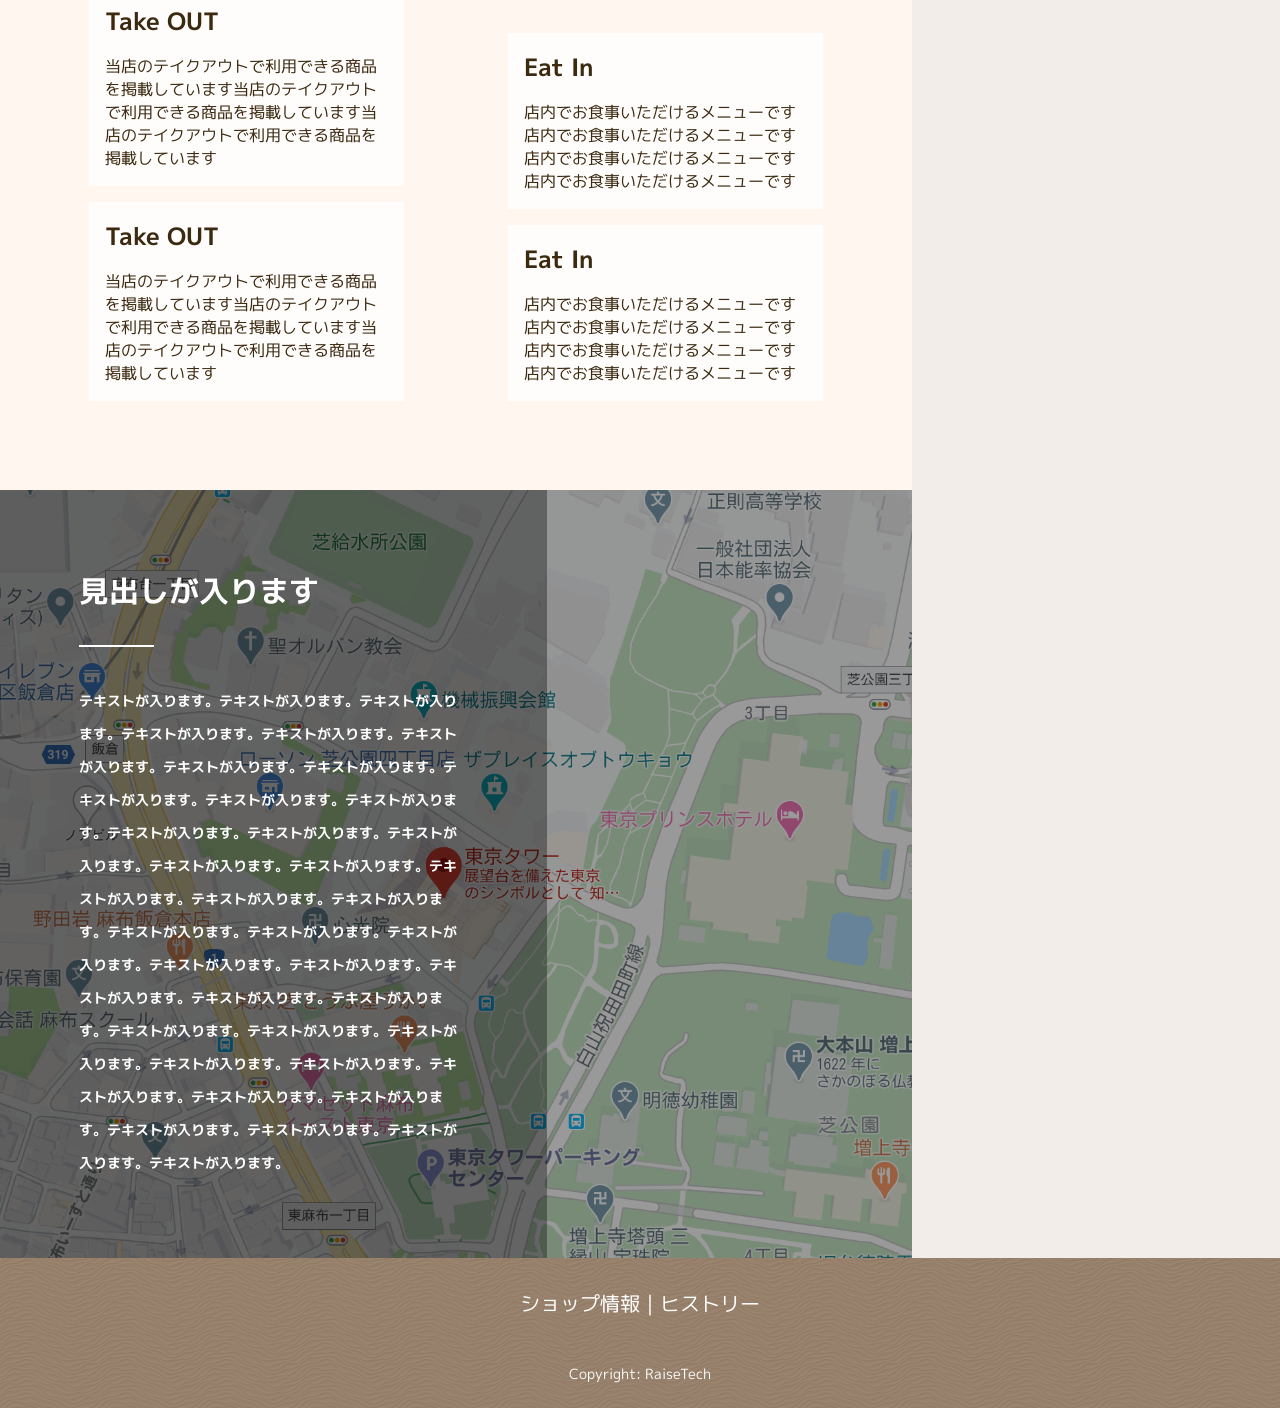
==== commit 4d2801cf: "FLOCSSやトップページ微調整" ====
--- a/index.html
+++ b/index.html
@@ -18,14 +18,15 @@
 </head>
 
 <body>
-    <div class="l-container">
-        <nav class="p-sideMenu is-close">
-            <p class="p-sideMenu__title font-roboto">Menu</p>
+    <div class="p-side-menu__overlay js-side-menu__overlay"></div>
+    <div class="c-container">
+        <nav class="p-side-menu is-close">
+            <h2 class="p-side-menu__title font-roboto">Menu</h2>
 
-            <ul class="p-menuList">
-                <li class="p-sideMenu__li font-mplus-700">バーガー
+            <ul class="p-side-menu__li__wrap">
+                <li class="p-side-menu__li font-mplus-700">バーガー
 
-                    <ul class="p-sideMenu__li__menu font-mplus-400">
+                    <ul class="p-side-menu__li__menu font-mplus-400">
                         <li>ハンバーガー</li>
                         <li>チーズバーガー</li>
                         <li>テリヤキバーガー</li>
@@ -36,8 +37,8 @@
                     </ul>
                 </li>
 
-                <li class="p-sideMenu__li font-mplus-700">サイド
-                    <ul class="p-sideMenu__li__menu font-mplus-400">
+                <li class="p-side-menu__li font-mplus-700">サイド
+                    <ul class="p-side-menu__li__menu font-mplus-400">
                         <li>ポテト</li>
                         <li>サラダ</li>
                         <li>ナゲット</li>
@@ -45,8 +46,8 @@
                     </ul>
                 </li>
 
-                <li class="p-sideMenu__li font-mplus-700">ドリンク
-                    <ul class="p-sideMenu__li__menu font-mplus-400">
+                <li class="p-side-menu__li font-mplus-700">ドリンク
+                    <ul class="p-side-menu__li__menu font-mplus-400">
                         <li>コーラ</li>
                         <li>ファンタ</li>
                         <li>オレンジ</li>
@@ -59,43 +60,43 @@
             </ul>
         </nav>
 
-        <div class="l-mainArea">
+        <div class="l-main-area">
             <header class="l-header">
-                <h1 class="c-title font-roboto">Hamburger</h1>
-                <search class="c-search">
-                    <form class="c-search__form" action="#">
-                        <input class="c-search__input" type="search" />
-                        <button class="c-search__btn font-mplus-700" type="submit">検索</button>
+                <h1 class="p-title font-roboto">Hamburger</h1>
+                <search class="p-search">
+                    <form class="p-search__form" action="#">
+                        <input class="p-search__input" type="search" />
+                        <button class="p-search__btn font-mplus-700" type="submit">検索</button>
                     </form>
                 </search>
 
-                <div class="c-menuBtnSPTB">
-                    <span class="js-menuText font-roboto">Menu</span>
-                    <span class="js-closeIcon c-closeIcon"></span> <!-- 擬似要素でバツを作る -->
-                </div>
+                <button class="c-menu-btn__sptb">
+                    <span class="js-menu-text font-roboto">Menu</span>
+                    <span class="js-icon__close c-icon__close"></span> <!-- 擬似要素でバツを作る -->
+                </button>
 
             </header>
 
 
-            <main class="p-mainVisual">
-                <p class="p-mainVisual__text font-mplus-700">ダミーサイト</p>
+            <main class="p-main-visual">
+                <p class="p-main-visual__text font-mplus-700">ダミーサイト</p>
             </main>
 
 
-            <article class="p-mainCard">
+            <article class="p-main-card">
 
-                <div class="p-mainCard__TakeOut">
-                    <h2 class="p-mainCard__TakeOut__title font-mplus-700">Take Out</h2>
+                <div class="p-main-card__takeout">
+                    <h2 class="p-main-card__title font-mplus-700">Take Out</h2>
                     <div class="p-whitebox__wrap">
-                        <div class="p-whitebox__1">
-                            <h3 class="p-mainCard__subtitle font-mplus-700">Take OUT</h3>
-                            <p class="p-mainCard__cardtext font-mplus-400">
+                        <div class="p-whitebox">
+                            <h3 class="p-main-card__subtitle font-mplus-700">Take OUT</h3>
+                            <p class="p-main-card__cardtext font-mplus-400">
                                 当店のテイクアウトで利用できる商品を掲載しています当店のテイクアウトで利用できる商品を掲載しています当店のテイクアウトで利用できる商品を掲載しています
                             </p>
                         </div>
-                        <div class="p-whitebox__2">
-                            <h3 class="p-mainCard__subtitle font-mplus-700">Take OUT</h3>
-                            <p class="p-mainCard__cardtext font-mplus-400">
+                        <div class="p-whitebox">
+                            <h3 class="p-main-card__subtitle font-mplus-700">Take OUT</h3>
+                            <p class="p-main-card__cardtext font-mplus-400">
                                 当店のテイクアウトで利用できる商品を掲載しています当店のテイクアウトで利用できる商品を掲載しています当店のテイクアウトで利用できる商品を掲載しています
                             </p>
                         </div>
@@ -103,18 +104,18 @@
 
                 </div>
 
-                <div class="p-mainCard__EatIn">
-                    <h2 class="p-mainCard__EatIn__title font-mplus-700">Eat In</h2>
+                <div class="p-main-card__eatin">
+                    <h2 class="p-main-card__title font-mplus-700">Eat In</h2>
                     <div class="p-whitebox__wrap">
-                        <div class="p-whitebox__1">
-                            <h3 class="p-mainCard__subtitle font-mplus-700">Eat In</h3>
-                            <p class="p-mainCard__cardtext font-mplus-400">
+                        <div class="p-whitebox">
+                            <h3 class="p-main-card__subtitle font-mplus-700">Eat In</h3>
+                            <p class="p-main-card__cardtext font-mplus-400">
                                 店内でお食事いただけるメニューです店内でお食事いただけるメニューです店内でお食事いただけるメニューです店内でお食事いただけるメニューです
                             </p>
                         </div>
-                        <div class="p-whitebox__2">
-                            <h3 class="p-mainCard__subtitle font-mplus-700">Eat In</h3>
-                            <p class="p-mainCard__cardtext font-mplus-400">
+                        <div class="p-whitebox">
+                            <h3 class="p-main-card__subtitle font-mplus-700">Eat In</h3>
+                            <p class="p-main-card__cardtext font-mplus-400">
                                 店内でお食事いただけるメニューです店内でお食事いただけるメニューです店内でお食事いただけるメニューです店内でお食事いただけるメニューです
                             </p>
 
@@ -123,12 +124,12 @@
                 </div>
             </article>
 
-            <section class="p-mainMap">
-                <div class="p-mainMap__back__white">
-                    <div class="p-mainMap__back__black">
-                        <div class="p-mainMap__wrap">
-                            <h1 class="p-mainMap__title font-mplus-700">見出しが入ります</h1>
-                            <p class="p-mainMap__textEx font-mplus-700">
+            <section class="p-main-map">
+                <div class="p-main-map__back__white">
+                    <div class="p-main-map__back__black">
+                        <div class="p-main-map__wrap">
+                            <h2 class="p-main-map__title font-mplus-700">見出しが入ります</h2>
+                            <p class="p-main-map__text font-mplus-700">
                                 テキストが入ります。テキストが入ります。テキストが入ります。テキストが入ります。テキストが入ります。テキストが入ります。テキストが入ります。テキストが入ります。テキストが入ります。テキストが入ります。テキストが入ります。テキストが入ります。テキストが入ります。テキストが入ります。テキストが入ります。テキストが入ります。テキストが入ります。テキストが入ります。テキストが入ります。テキストが入ります。テキストが入ります。テキストが入ります。テキストが入ります。テキストが入ります。テキストが入ります。テキストが入ります。テキストが入ります。テキストが入ります。テキストが入ります。テキストが入ります。テキストが入ります。テキストが入ります。テキストが入ります。テキストが入ります。テキストが入ります。テキストが入ります。テキストが入ります。テキストが入ります。テキストが入ります。
                             </p>
                         </div>
@@ -139,10 +140,10 @@
     </div>
 
     <footer class="l-footer">
-        <div class="p-footerLink font-mplus-400">
-            <a href="" class="p-footerLink__text">ショップ情報</a>
-            <p class="p-footerLink__text">｜</p>
-            <a href="" class="p-footerLink__text">ヒストリー</a>
+        <div class="p-footer-link font-mplus-400">
+            <a href="" class="p-footer-link__text">ショップ情報</a>
+            <p class="p-footer-link__text">｜</p>
+            <a href="" class="p-footer-link__text">ヒストリー</a>
         </div>
         <small class="p-footer__copy font-mplus-400">Copyright: RaiseTech</small>
     </footer>
--- a/css/style.css
+++ b/css/style.css
@@ -359,7 +359,38 @@
 }
 
 @media (min-width: 1025px) {
-  .l-container {
+  .l-main-area {
+    margin-right: 368px;
+    width: auto;
+  }
+}
+
+.l-header {
+  background-color: #FFF7EF;
+  height: 215px;
+  position: relative;
+}
+@media (min-width: 768px) {
+  .l-header {
+    height: 217px;
+  }
+}
+@media (min-width: 1025px) {
+  .l-header {
+    display: flex;
+    align-items: center;
+    justify-content: flex-end;
+  }
+}
+
+.l-footer {
+  background: url(../../img/footer-layer.png) no-repeat;
+  height: 150px;
+  position: relative;
+}
+
+@media (min-width: 1025px) {
+  .c-container {
     display: flex;
     flex-direction: row-reverse;
     height: auto;
@@ -367,38 +398,101 @@
   }
 }
 
-@media (min-width: 1025px) {
-  .l-mainArea {
-    margin-right: 368px;
-    width: auto;
-  }
-}
-
-.l-header {
-  background-color: #FFF7EF;
-  height: 215px;
+.c-menu-btn__sptb {
+  color: #707070;
+  font-size: 20px;
+  position: absolute;
+  top: 8px;
+  right: 11px;
+  margin: 0;
+  z-index: 6;
+}
+@media (min-width: 768px) {
+  .c-menu-btn__sptb {
+    font-size: 170%;
+    top: 20px;
+    right: 25px;
+  }
+}
+@media (min-width: 1025px) {
+  .c-menu-btn__sptb {
+    display: none;
+  }
+}
+
+.c-icon__close {
   position: relative;
-}
-@media (min-width: 768px) {
-  .l-header {
-    height: 217px;
-  }
-}
-@media (min-width: 1025px) {
-  .l-header {
-    display: flex;
-    align-items: center;
-    justify-content: flex-end;
-  }
-}
-
-.l-footer {
-  background: url(../../img/footer-layer.png) no-repeat;
-  height: 150px;
+  width: 32px;
+  height: 36px;
+  display: none;
+}
+
+.c-icon__close::before,
+.c-icon__close::after {
+  content: "";
+  position: absolute;
+  top: 50%;
+  left: 50%;
+  width: 45px;
+  height: 6px;
+  background-color: #707070;
+  transform-origin: center;
+}
+
+.c-icon__close::before {
+  transform: translate(-50%, -50%) rotate(45deg);
+}
+
+.c-icon__close::after {
+  transform: translate(-50%, -50%) rotate(-45deg);
+}
+
+.p-main-visual {
+  background-image: url("../../../img/mainvisual-sp@2x.jpg");
+  background-size: cover;
+  background-position: center;
+  background-repeat: no-repeat;
   position: relative;
-}
-
-.c-title {
+  z-index: 1;
+  width: 100%;
+  height: 285px;
+}
+@media (min-width: 768px) {
+  .p-main-visual {
+    background-image: url("../../../img/mainvisual-tb.jpg");
+    width: 100vw;
+  }
+}
+@media (min-width: 1025px) {
+  .p-main-visual {
+    width: 100%;
+    height: 530px;
+  }
+}
+
+.p-main-visual__text {
+  position: absolute;
+  top: 122px;
+  left: 25px;
+  font-size: 36px;
+  color: #FFF;
+  position: absolute;
+  z-index: 2;
+}
+@media (min-width: 768px) {
+  .p-main-visual__text {
+    left: 10%;
+  }
+}
+@media (min-width: 1025px) {
+  .p-main-visual__text {
+    font-size: 40px;
+    top: 234px;
+    left: 86px;
+  }
+}
+
+.p-title {
   color: #707070;
   padding-top: 43px;
   padding-bottom: 40px;
@@ -406,12 +500,12 @@
   font-size: 40px;
 }
 @media (min-width: 768px) {
-  .c-title {
+  .p-title {
     padding-top: 40px;
   }
 }
 @media (min-width: 1025px) {
-  .c-title {
+  .p-title {
     padding: 5%;
     font-size: 300%;
     position: absolute;
@@ -419,14 +513,14 @@
   }
 }
 
-.c-search {
+.p-search {
   display: flex;
   align-items: center;
   justify-content: center;
   margin: 0 3%;
 }
 
-.c-search__btn {
+.p-search__btn {
   background: linear-gradient(to left, #F2EDE9, #DED8D3);
   color: #707070;
   font-size: 16px;
@@ -438,13 +532,13 @@
   margin: 0 0 0 12px;
 }
 @media (min-width: 768px) {
-  .c-search__btn {
+  .p-search__btn {
     min-width: 8vw;
     max-width: 80px;
   }
 }
 
-.c-search__input {
+.p-search__input {
   border: 1px #707070 solid;
   border-radius: 10px;
   height: 46px;
@@ -455,168 +549,85 @@
   padding: 0 10px 0 35px;
 }
 @media (min-width: 768px) {
-  .c-search__input {
+  .p-search__input {
     min-width: 25vw;
     max-width: 200px;
   }
 }
 
-.c-search__form {
+.p-search__form {
   display: flex;
   flex-wrap: nowrap;
 }
 
-.c-menuBtnSPTB {
-  color: #707070;
-  font-size: 20px;
-  position: absolute;
-  top: 8px;
-  right: 11px;
-  margin: 0;
-  z-index: 6;
-}
-@media (min-width: 768px) {
-  .c-menuBtnSPTB {
-    font-size: 170%;
-    top: 20px;
-    right: 25px;
-  }
-}
-@media (min-width: 1025px) {
-  .c-menuBtnSPTB {
-    display: none;
-  }
-}
-
-.c-closeIcon {
-  position: relative;
-  width: 32px;
-  height: 36px;
-  display: none;
-  /* 初期は非表示 */
-}
-
-.c-closeIcon::before,
-.c-closeIcon::after {
-  content: "";
-  position: absolute;
-  top: 50%;
-  left: 50%;
-  width: 45px;
-  height: 6px;
-  background-color: #707070;
-  transform-origin: center;
-}
-
-.c-closeIcon::before {
-  transform: translate(-50%, -50%) rotate(45deg);
-}
-
-.c-closeIcon::after {
-  transform: translate(-50%, -50%) rotate(-45deg);
-}
-
-.p-mainVisual {
-  background-image: url("../../../img/mainvisual-sp@2x.jpg");
-  background-size: cover;
-  background-position: center;
-  background-repeat: no-repeat;
-  position: relative;
-  z-index: 1;
-  width: 100%;
-  height: 285px;
-}
-@media (min-width: 768px) {
-  .p-mainVisual {
-    background-image: url("../../../img/mainvisual-tb.jpg");
-    width: 100vw;
-  }
-}
-@media (min-width: 1025px) {
-  .p-mainVisual {
-    width: 100%;
-    height: 530px;
-  }
-}
-
-.p-mainVisual__text {
-  position: absolute;
-  top: 122px;
-  left: 25px;
-  font-size: 36px;
-  color: #FFF;
-  position: absolute;
-  z-index: 2;
-}
-@media (min-width: 768px) {
-  .p-mainVisual__text {
-    left: 10%;
-  }
-}
-@media (min-width: 1025px) {
-  .p-mainVisual__text {
-    font-size: 40px;
-    top: 234px;
-    left: 86px;
-  }
-}
-
-.p-sideMenu {
+.p-side-menu {
   position: fixed;
   top: 0;
   right: 0;
   width: 328px;
   min-height: 100vh;
-  background-color: rgba(242, 237, 233, 0.95);
+  background-color: rgb(242, 237, 233);
   transform: translateX(100%);
   transition: transform 0.3s;
-  z-index: 3;
-  overflow-y: auto;
-}
-.p-sideMenu.is-open {
+  z-index: 4;
+  overflow-y: scroll;
+}
+@media (min-width: 1025px) {
+  .p-side-menu {
+    overflow: hidden;
+    position: absolute;
+    height: 100%;
+  }
+}
+.p-side-menu.is-open {
   transform: translateX(0);
 }
 @media (min-width: 768px) {
-  .p-sideMenu.is-open {
+  .p-side-menu.is-open {
     width: 368px;
   }
 }
-.p-sideMenu.is-close {
+.p-side-menu.is-close {
   transform: translateX(100%);
 }
 @media (min-width: 1025px) {
-  .p-sideMenu.is-close {
+  .p-side-menu.is-close {
     transform: translateX(0);
     background-color: #F2EDE9;
     color: #707070;
     position: absolute;
     width: 368px;
     height: 100%;
-    z-index: 3;
-  }
-}
-
-.p-sideMenu__li {
+    z-index: 4;
+  }
+}
+
+.p-side-menu__li {
   font-size: 24px;
   margin-left: 46px;
   width: 100%;
 }
-.p-sideMenu__li__menu {
+.p-side-menu__li__wrap {
+  position: absolute;
+  top: 178px;
+  color: #707070;
+}
+.p-side-menu__li__menu {
   font-size: 20px;
   margin: 40px auto 60px 8%;
   line-height: 50px;
 }
 @media (min-width: 768px) {
-  .p-sideMenu__li__menu {
+  .p-side-menu__li__menu {
     margin-top: 32px;
   }
 }
 
-.p-sideMenu__title {
+.p-side-menu__title {
   display: none;
 }
 @media (min-width: 1025px) {
-  .p-sideMenu__title {
+  .p-side-menu__title {
     display: block;
     color: #707070;
     font-size: 34px;
@@ -628,22 +639,36 @@
   }
 }
 
-.p-menuList {
-  position: absolute;
-  top: 178px;
-  color: #707070;
-}
-
-.p-mainCard {
+.p-side-menu__overlay {
+  position: fixed;
+  top: 0;
+  left: 0;
+  width: 100%;
+  height: 100%;
+  background-color: rgba(128, 128, 128, 0.7);
+  z-index: 3;
+  opacity: 0;
+  transition: opacity 0.3s ease;
+}
+.p-side-menu__overlay.is-open {
+  opacity: 1;
+}
+@media (min-width: 1025px) {
+  .p-side-menu__overlay {
+    display: none;
+  }
+}
+
+.p-main-card {
   background-color: #FFF7EF;
 }
 @media (min-width: 768px) {
-  .p-mainCard {
+  .p-main-card {
     display: flex;
   }
 }
 
-.p-mainCard__TakeOut {
+.p-main-card__takeout {
   background: url(../../../img/takeout_back.png);
   flex: 1;
   margin: 20px;
@@ -658,12 +683,12 @@
   justify-content: flex-end;
 }
 @media (min-width: 768px) {
-  .p-mainCard__TakeOut {
+  .p-main-card__takeout {
     margin: 40px 20px 40px 40px;
   }
 }
 @media (min-width: 1025px) {
-  .p-mainCard__TakeOut {
+  .p-main-card__takeout {
     margin: 8%;
     margin-right: 4%;
     height: 1197px;
@@ -671,7 +696,7 @@
   }
 }
 
-.p-mainCard__EatIn {
+.p-main-card__eatin {
   background: url(../../../img/eatin_back.png);
   flex: 1;
   margin: 20px;
@@ -686,12 +711,12 @@
   justify-content: flex-end;
 }
 @media (min-width: 768px) {
-  .p-mainCard__EatIn {
+  .p-main-card__eatin {
     margin: 40px 40px 40px 20px;
   }
 }
 @media (min-width: 1025px) {
-  .p-mainCard__EatIn {
+  .p-main-card__eatin {
     margin: 8%;
     margin-left: 4%;
     height: 1197px;
@@ -699,50 +724,28 @@
   }
 }
 
-.p-mainCard__TakeOut__title {
+.p-main-card__title {
   font-size: 41px;
   color: #EAEAEA;
   margin-top: 13px;
   margin-left: 15px;
 }
 @media (min-width: 768px) {
-  .p-mainCard__TakeOut__title {
+  .p-main-card__title {
     font-size: 44px;
     margin-top: 16px;
     margin-left: 13px;
   }
 }
 @media (min-width: 1025px) {
-  .p-mainCard__TakeOut__title {
+  .p-main-card__title {
     font-size: 280%;
     margin-top: 24px;
     margin-left: 10px;
   }
 }
 
-.p-mainCard__EatIn__title {
-  font-size: 41px;
-  color: #FFF;
-  margin-top: 13px;
-  margin-left: 13px;
-}
-@media (min-width: 768px) {
-  .p-mainCard__EatIn__title {
-    font-size: 44px;
-    margin-top: 16px;
-    margin-left: 13px;
-  }
-}
-@media (min-width: 1025px) {
-  .p-mainCard__EatIn__title {
-    font-size: 280%;
-    margin-top: 24px;
-    margin-left: 10px;
-  }
-}
-
-.p-mainCard__TakeOut__title::after,
-.p-mainCard__EatIn__title::after {
+.p-main-card__title::after {
   width: 33.89px;
   height: 4px;
   background-color: #FFF;
@@ -752,24 +755,23 @@
   margin-bottom: 217px;
 }
 @media (min-width: 768px) {
-  .p-mainCard__TakeOut__title::after,
-.p-mainCard__EatIn__title::after {
+  .p-main-card__title::after {
     margin-bottom: 250px;
   }
 }
 
-.p-mainCard__subtitle {
+.p-main-card__subtitle {
   font-size: 22px;
   color: #3C2A10;
   padding: 16px 16px 0 16px;
 }
 @media (min-width: 768px) {
-  .p-mainCard__subtitle {
+  .p-main-card__subtitle {
     font-size: 24px;
   }
 }
 
-.p-mainCard__cardtext {
+.p-main-card__cardtext {
   font-size: 16px;
   color: #3C2A10;
   width: auto;
@@ -778,12 +780,12 @@
   box-sizing: border-box;
 }
 @media (min-width: 768px) {
-  .p-mainCard__cardtext {
+  .p-main-card__cardtext {
     font-size: 14px;
   }
 }
 @media (min-width: 1025px) {
-  .p-mainCard__cardtext {
+  .p-main-card__cardtext {
     font-size: 16px;
   }
 }
@@ -796,8 +798,7 @@
   gap: 16px;
 }
 
-.p-whitebox__1,
-.p-whitebox__2 {
+.p-whitebox {
   background-color: rgba(255, 255, 255, 0.8);
   flex: 1;
   display: flex;
@@ -808,7 +809,7 @@
   margin: 0;
 }
 
-.p-mainMap {
+.p-main-map {
   height: auto;
   width: auto;
   background: url(../../../img/map-img.png);
@@ -818,59 +819,59 @@
   background-repeat: no-repeat;
 }
 @media (min-width: 768px) {
-  .p-mainMap {
+  .p-main-map {
     margin-top: 0;
     height: auto;
   }
 }
 @media (min-width: 1025px) {
-  .p-mainMap {
+  .p-main-map {
     margin-top: 0;
     height: auto;
   }
 }
 
-.p-mainMap__wrap {
+.p-main-map__wrap {
   padding: 42px;
 }
 
-.p-mainMap__back__white {
+.p-main-map__back__white {
   background-color: rgba(0, 0, 0, 0.4);
   height: auto;
   width: auto;
 }
 @media (min-width: 768px) {
-  .p-mainMap__back__white {
+  .p-main-map__back__white {
     height: auto;
   }
 }
 @media (min-width: 1025px) {
-  .p-mainMap__back__white {
+  .p-main-map__back__white {
     height: auto;
   }
 }
-.p-mainMap__back__black {
+.p-main-map__back__black {
   background-color: rgba(0, 0, 0, 0.35);
   height: auto;
 }
 @media (min-width: 1025px) {
-  .p-mainMap__back__black {
+  .p-main-map__back__black {
     height: auto;
     width: 60%;
   }
 }
 
-.p-mainMap__title {
+.p-main-map__title {
   color: #FFF;
   font-size: 30px;
 }
 @media (min-width: 1025px) {
-  .p-mainMap__title {
+  .p-main-map__title {
     margin: 8%;
   }
 }
 
-.p-mainMap__textEx {
+.p-main-map__text {
   color: #FFF;
   font-size: 14px;
   width: auto;
@@ -879,12 +880,12 @@
   line-height: 33px;
 }
 @media (min-width: 1025px) {
-  .p-mainMap__textEx {
+  .p-main-map__text {
     margin: 8%;
   }
 }
 
-.p-mainMap__title::after {
+.p-main-map__title::after {
   display: block;
   content: "";
   width: 75px;
@@ -893,28 +894,28 @@
   margin-top: 15px;
 }
 @media (min-width: 1025px) {
-  .p-mainMap__title::after {
+  .p-main-map__title::after {
     margin-top: 8%;
   }
 }
 
-.p-footerLink {
+.p-footer-link {
   display: flex;
   justify-content: center;
   padding: 16px;
 }
 @media (min-width: 768px) {
-  .p-footerLink {
+  .p-footer-link {
     padding: 30px;
   }
 }
 
-.p-footerLink__text {
+.p-footer-link__text {
   color: #FFF;
   font-size: 18px;
 }
 @media (min-width: 768px) {
-  .p-footerLink__text {
+  .p-footer-link__text {
     font-size: 20px;
   }
 }
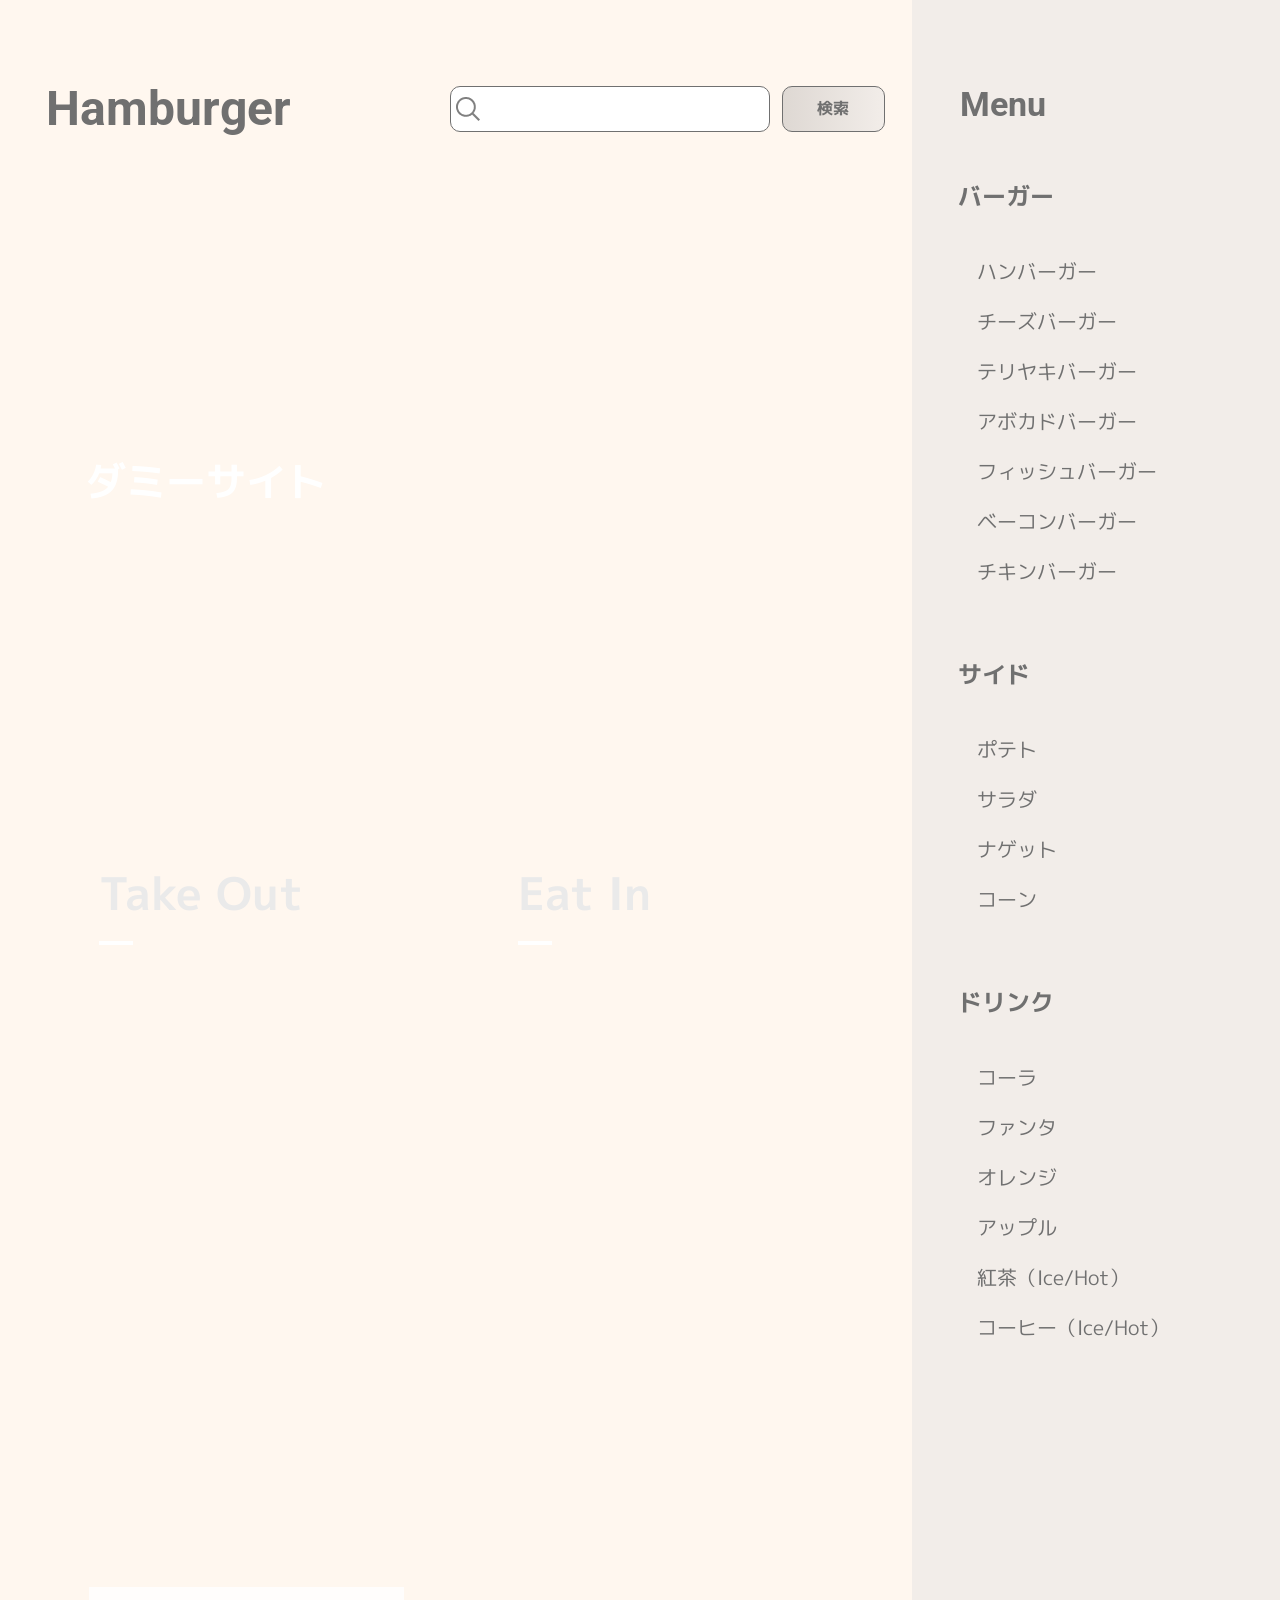
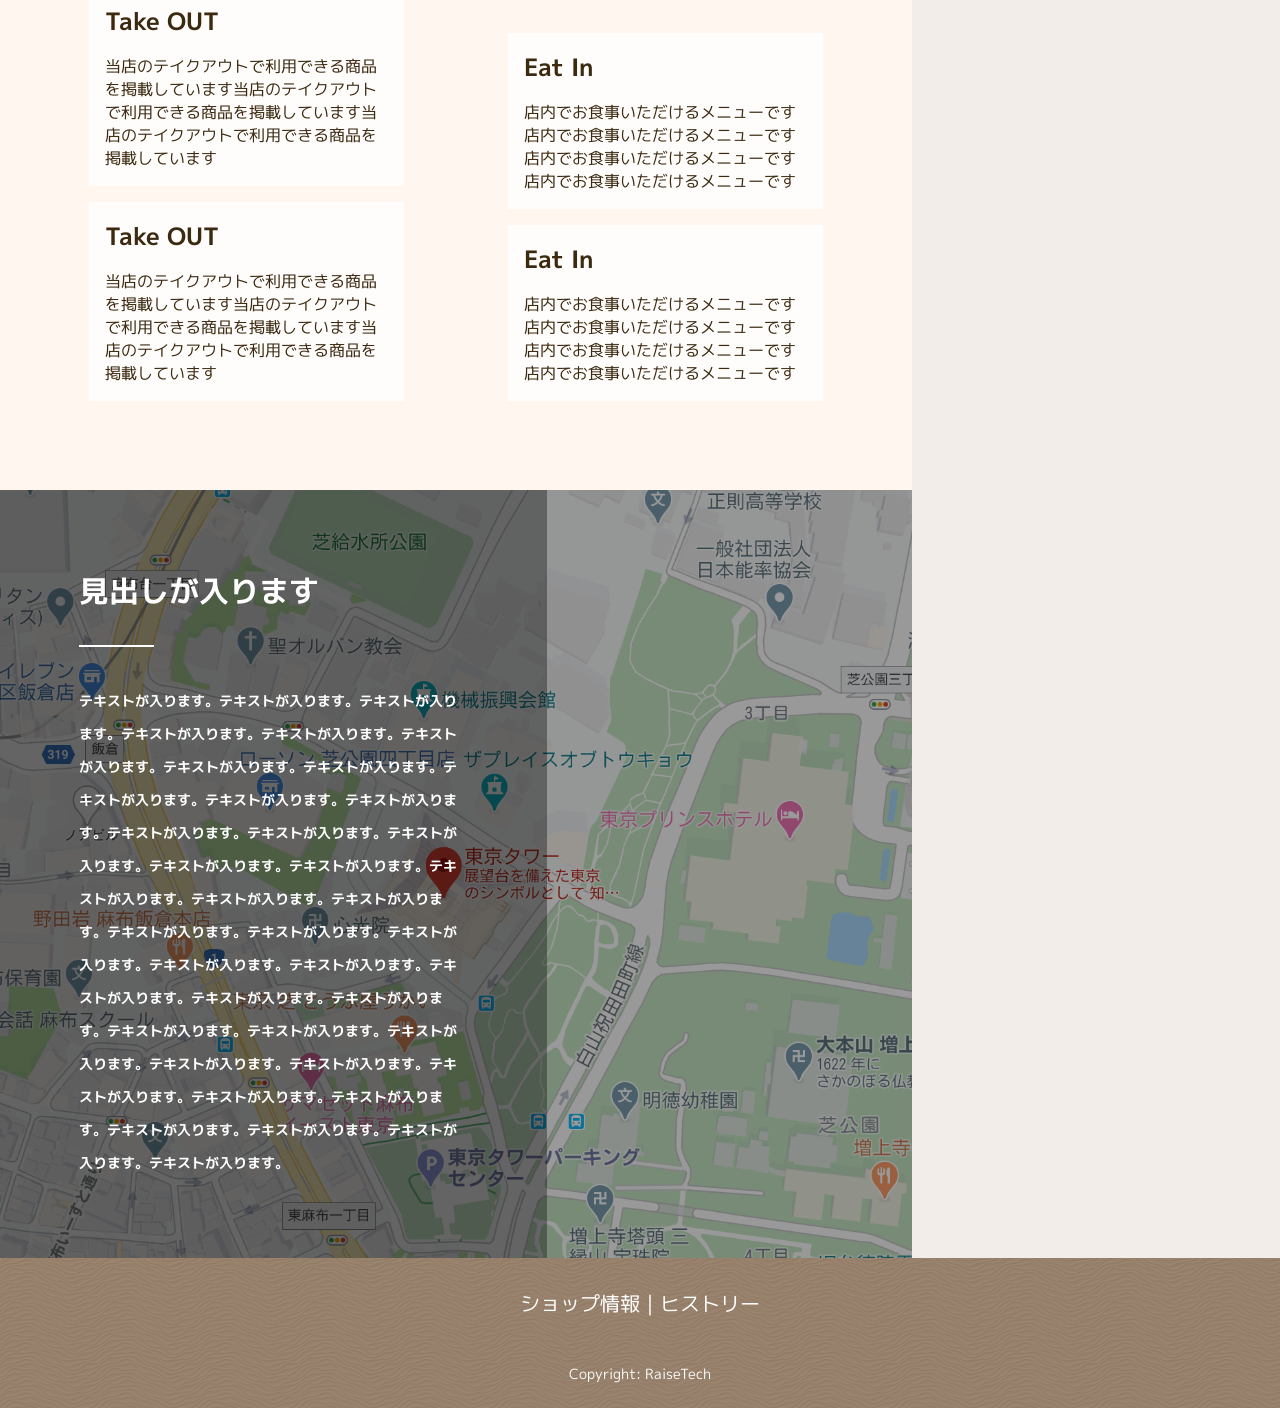
==== commit bb253977: "imgタグに変更" ====
--- a/index.html
+++ b/index.html
@@ -18,7 +18,6 @@
 </head>
 
 <body>
-    <div class="p-side-menu__overlay js-side-menu__overlay"></div>
     <div class="c-container">
         <nav class="p-side-menu is-close">
             <h2 class="p-side-menu__title font-roboto">Menu</h2>
@@ -79,6 +78,13 @@
 
 
             <main class="p-main-visual">
+
+                <!-- sp: 〜767px / tb: 768〜1024px / pc: 1025px〜 -->
+                <picture>
+                    <source media="(min-width: 1025px)" srcset="./img/mainvisual-pc.png">
+                    <source media="(min-width: 768px)" srcset="./img/mainvisual-tb.jpg">
+                    <img class="p-main-visual__img" src="./img/mainvisual-sp@2x.jpg" alt="テーブル上のハンバーガーや野菜たち">
+                </picture>
                 <p class="p-main-visual__text font-mplus-700">ダミーサイト</p>
             </main>
 
@@ -148,7 +154,7 @@
         <small class="p-footer__copy font-mplus-400">Copyright: RaiseTech</small>
     </footer>
 
-    <script src="./main.js"></script>
+    <script src="./js/main.js"></script>
 
 </body>
 
--- a/css/style.css
+++ b/css/style.css
@@ -361,7 +361,7 @@
 @media (min-width: 1025px) {
   .l-main-area {
     margin-right: 368px;
-    width: auto;
+    width: calc(100vw - 368px);
   }
 }
 
@@ -387,6 +387,11 @@
   background: url(../../img/footer-layer.png) no-repeat;
   height: 150px;
   position: relative;
+}
+
+.l-archive {
+  background-color: #FFFDFA;
+  width: 100%;
 }
 
 @media (min-width: 1025px) {
@@ -396,6 +401,30 @@
     height: auto;
     position: relative;
   }
+}
+
+.c-container::before {
+  content: "";
+  position: fixed;
+  top: 0;
+  left: 0;
+  width: 100%;
+  height: 100%;
+  background-color: rgba(128, 128, 128, 0.7);
+  z-index: 3;
+  opacity: 0;
+  visibility: hidden;
+  transition: opacity 0.3s ease;
+}
+@media (min-width: 1025px) {
+  .c-container::before {
+    display: none;
+  }
+}
+
+.c-container.is-open::before {
+  opacity: 1;
+  visibility: visible;
 }
 
 .c-menu-btn__sptb {
@@ -447,49 +476,30 @@
   transform: translate(-50%, -50%) rotate(-45deg);
 }
 
-.p-main-visual {
-  background-image: url("../../../img/mainvisual-sp@2x.jpg");
-  background-size: cover;
-  background-position: center;
-  background-repeat: no-repeat;
-  position: relative;
-  z-index: 1;
-  width: 100%;
-  height: 285px;
-}
-@media (min-width: 768px) {
-  .p-main-visual {
-    background-image: url("../../../img/mainvisual-tb.jpg");
-    width: 100vw;
-  }
-}
-@media (min-width: 1025px) {
-  .p-main-visual {
-    width: 100%;
-    height: 530px;
-  }
-}
-
-.p-main-visual__text {
-  position: absolute;
-  top: 122px;
-  left: 25px;
-  font-size: 36px;
-  color: #FFF;
-  position: absolute;
-  z-index: 2;
-}
-@media (min-width: 768px) {
-  .p-main-visual__text {
-    left: 10%;
-  }
-}
-@media (min-width: 1025px) {
-  .p-main-visual__text {
-    font-size: 40px;
-    top: 234px;
-    left: 86px;
-  }
+.c-icon__arrow {
+  display: flex;
+  width: -webkit-fit-content;
+  width: -moz-fit-content;
+  width: fit-content;
+  margin: 5px;
+}
+.c-icon__arrow__right {
+  display: block;
+  width: 13px;
+  height: 13px;
+  border-top: 1px solid #707070;
+  border-right: 1px solid #707070;
+  transform: rotate(-135deg);
+  margin-left: -3px;
+}
+.c-icon__arrow__left {
+  display: block;
+  width: 13px;
+  height: 13px;
+  border-top: 1px solid #707070;
+  border-right: 1px solid #707070;
+  transform: rotate(45deg);
+  margin-right: -3px;
 }
 
 .p-title {
@@ -570,7 +580,7 @@
   transform: translateX(100%);
   transition: transform 0.3s;
   z-index: 4;
-  overflow-y: scroll;
+  overflow-y: auto;
 }
 @media (min-width: 1025px) {
   .p-side-menu {
@@ -639,23 +649,161 @@
   }
 }
 
-.p-side-menu__overlay {
+body.no-scroll {
   position: fixed;
-  top: 0;
-  left: 0;
+  width: 100%;
+  overflow: hidden;
+}
+@media (min-width: 1025px) {
+  body.no-scroll {
+    position: relative;
+    overflow-y: auto;
+  }
+}
+
+.p-footer-link {
+  display: flex;
+  justify-content: center;
+  padding: 16px;
+}
+@media (min-width: 768px) {
+  .p-footer-link {
+    padding: 30px;
+  }
+}
+
+.p-footer-link__text {
+  color: #FFF;
+  font-size: 18px;
+}
+@media (min-width: 768px) {
+  .p-footer-link__text {
+    font-size: 20px;
+  }
+}
+
+.p-footer__copy {
+  color: #FFF;
+  font-size: 14px;
+  position: absolute;
+  bottom: 16px;
+  left: 50%;
+  transform: translateX(-50%);
+}
+@media (min-width: 768px) {
+  .p-footer__copy {
+    bottom: 24px;
+  }
+}
+
+.p-page-num {
+  display: flex;
+  justify-content: space-between;
+  align-items: flex-end;
+  height: 127px;
+  color: #707070;
+}
+@media (min-width: 768px) {
+  .p-page-num {
+    justify-content: center;
+    margin-top: 80px;
+    align-items: center;
+  }
+}
+.p-page-num__now-page {
+  display: none;
+}
+@media (min-width: 768px) {
+  .p-page-num__now-page {
+    display: block;
+    margin: 20px;
+  }
+}
+.p-page-num__text {
+  font-size: 16px;
+  margin: 0;
+  color: #707070;
+}
+@media (min-width: 768px) {
+  .p-page-num__text {
+    display: none;
+  }
+}
+
+.p-page-num__btn-wrap {
+  display: none;
+}
+@media (min-width: 768px) {
+  .p-page-num__btn-wrap {
+    display: flex;
+  }
+}
+
+.p-page-num__btn {
+  border: 1px solid;
+  padding: 10px 15px;
+  margin: 5px;
+  color: #707070;
+}
+.p-page-num__btn__first {
+  background-color: #3C2A10;
+  color: #FFF;
+}
+
+.p-page-num__nav {
+  display: flex;
+  align-items: center;
+  margin: 30px;
+}
+@media (min-width: 768px) {
+  .p-page-num__nav {
+    margin: 0;
+  }
+}
+
+.p-main-visual {
+  position: relative;
+  z-index: 1;
+  width: 100%;
+  height: 285px;
+}
+@media (min-width: 768px) {
+  .p-main-visual {
+    width: 100vw;
+  }
+}
+@media (min-width: 1025px) {
+  .p-main-visual {
+    width: 100%;
+    height: 530px;
+  }
+}
+.p-main-visual__img {
   width: 100%;
   height: 100%;
-  background-color: rgba(128, 128, 128, 0.7);
-  z-index: 3;
-  opacity: 0;
-  transition: opacity 0.3s ease;
-}
-.p-side-menu__overlay.is-open {
-  opacity: 1;
-}
-@media (min-width: 1025px) {
-  .p-side-menu__overlay {
-    display: none;
+  display: block;
+  -o-object-fit: cover;
+     object-fit: cover;
+}
+
+.p-main-visual__text {
+  position: absolute;
+  top: 122px;
+  left: 25px;
+  font-size: 36px;
+  color: #FFF;
+  z-index: 2;
+}
+@media (min-width: 768px) {
+  .p-main-visual__text {
+    left: 10%;
+  }
+}
+@media (min-width: 1025px) {
+  .p-main-visual__text {
+    font-size: 40px;
+    top: 234px;
+    left: 86px;
   }
 }
 
@@ -669,7 +817,7 @@
 }
 
 .p-main-card__takeout {
-  background: url(../../../img/takeout_back.png);
+  background: url(../../../../img/takeout_back.png);
   flex: 1;
   margin: 20px;
   width: auto;
@@ -697,7 +845,7 @@
 }
 
 .p-main-card__eatin {
-  background: url(../../../img/eatin_back.png);
+  background: url(../../../../img/eatin_back.png);
   flex: 1;
   margin: 20px;
   width: auto;
@@ -812,7 +960,7 @@
 .p-main-map {
   height: auto;
   width: auto;
-  background: url(../../../img/map-img.png);
+  background: url(../../../../img/map-img.png);
   margin-top: 49px;
   background-size: cover;
   background-position: center;
@@ -899,38 +1047,276 @@
   }
 }
 
-.p-footer-link {
+.p-archive-visual {
+  background-image: url("../../../img/archive-main-visual-sp.png");
+  background-size: cover;
+  background-position: center;
+  background-repeat: no-repeat;
+  position: relative;
+  z-index: 1;
+  width: 100%;
+  height: 285px;
+}
+@media (min-width: 768px) {
+  .p-archive-visual {
+    background-image: url("../../../../img/archive-visual-tb.png");
+    width: 100vw;
+    height: 285px;
+  }
+}
+@media (min-width: 1025px) {
+  .p-archive-visual {
+    background-image: url("../../../../img/archive-visual-pc.png");
+    width: 100%;
+    height: 239px;
+  }
+}
+
+.p-archive-visual__textwrap {
+  display: flex;
+  align-items: center;
+  padding: 85px;
+  height: 100%;
+}
+
+.p-archive-visual::after {
+  content: "";
+  position: absolute;
+  top: 0;
+  left: 0;
+  width: 100%;
+  height: 100%;
+  background-color: rgba(0, 0, 0, 0.4);
+  z-index: 2;
+}
+
+.p-archive-visual__title {
+  position: absolute;
+  top: 106px;
+  left: 37px;
+  font-size: 36px;
+  color: #FFF;
+  z-index: 3;
+}
+@media (min-width: 768px) {
+  .p-archive-visual__title {
+    font-size: 60px;
+    position: static;
+  }
+}
+@media (min-width: 1025px) {
+  .p-archive-visual__title {
+    font-size: 60px;
+  }
+}
+
+.p-archive-visual__text {
+  position: absolute;
+  top: 160px;
+  left: 37px;
+  font-size: 16px;
+  color: #FFF;
+  position: absolute;
+  z-index: 3;
+}
+@media (min-width: 768px) {
+  .p-archive-visual__text {
+    position: static;
+    margin: 19px;
+  }
+}
+@media (min-width: 1025px) {
+  .p-archive-visual__text {
+    font-size: 16px;
+  }
+}
+
+.p-archive__text-area {
+  color: #3C2A10;
+  margin: 22px;
+}
+@media (min-width: 768px) {
+  .p-archive__text-area {
+    margin: 0 40px;
+  }
+}
+@media (min-width: 1025px) {
+  .p-archive__text-area {
+    margin: 60px 100px;
+  }
+}
+
+.p-archive__text-area__title {
+  font-size: 28px;
+  padding-top: 10px;
+}
+@media (min-width: 768px) {
+  .p-archive__text-area__title {
+    font-size: 36px;
+    padding-top: 40px;
+  }
+}
+@media (min-width: 1025px) {
+  .p-archive__text-area__title {
+    padding-top: 0;
+  }
+}
+
+.p-archive__text-area__text {
+  font-size: 16px;
+  padding: 25px 0;
+}
+@media (min-width: 1025px) {
+  .p-archive__text-area__text {
+    padding-bottom: 0;
+  }
+}
+
+.p-archive__card-area {
+  width: auto;
+  height: 100%;
+}
+@media (min-width: 768px) {
+  .p-archive__card-area {
+    width: 100%;
+    height: auto;
+  }
+}
+@media (min-width: 1025px) {
+  .p-archive__card-area {
+    padding: 0 100px;
+  }
+}
+.p-archive__card-area__card {
+  margin: 20px;
+  height: auto;
+  width: auto;
+}
+@media (min-width: 768px) {
+  .p-archive__card-area__card {
+    display: flex;
+    margin: 20px 40px;
+    align-items: flex-start;
+  }
+}
+@media (min-width: 1025px) {
+  .p-archive__card-area__card {
+    margin: 0;
+    margin-bottom: 30px;
+  }
+}
+.p-archive__card-area__img-wrap {
+  width: 100%;
+  height: 230px;
+  display: block;
+}
+@media (min-width: 768px) {
+  .p-archive__card-area__img-wrap {
+    height: 100%;
+    width: 50%;
+  }
+}
+.p-archive__card-area__img {
+  height: 100%;
+  width: 100%;
+  display: block;
+  -o-object-fit: cover;
+     object-fit: cover;
+}
+@media (min-width: 768px) {
+  .p-archive__card-area__img {
+    width: 100%;
+    margin: 0;
+    max-width: 100%;
+    box-sizing: border-box;
+  }
+}
+.p-archive__card-area__text-wrap {
+  background-color: #3C2A10;
+  color: #FFF;
+  height: auto;
+  padding: 17px;
+  line-height: 25px;
+  display: flex;
+  flex-direction: column;
+}
+@media (min-width: 768px) {
+  .p-archive__card-area__text-wrap {
+    padding: 30px 35px 0 35px;
+    width: 50%;
+    height: auto;
+  }
+}
+@media (min-width: 1025px) {
+  .p-archive__card-area__text-wrap {
+    padding: 56px 56px 0 56px;
+    height: auto;
+  }
+}
+
+.p-archive__text-area__h2 {
+  font-size: 20px;
+  padding-top: 15px;
+  margin-top: 0;
+  margin-bottom: 0;
+}
+@media (min-width: 1025px) {
+  .p-archive__text-area__h2 {
+    font-size: 36px;
+    line-height: normal;
+  }
+}
+.p-archive__text-area__h3 {
+  font-size: 16px;
+  padding: 21px 0 7px 0;
+  margin-top: 0;
+  margin-bottom: 0;
+}
+@media (min-width: 1025px) {
+  .p-archive__text-area__h3 {
+    font-size: 24px;
+  }
+}
+.p-archive__text-area__p {
+  font-size: 16px;
+  margin-top: 0;
+  margin-bottom: 0;
+}
+.p-archive__text-area__btn {
+  font-size: 16px;
+  background-color: #FFF;
+  color: #707070;
+  width: 163px;
+  height: 42px;
+  margin: 30px auto;
   display: flex;
   justify-content: center;
-  padding: 16px;
-}
-@media (min-width: 768px) {
-  .p-footer-link {
-    padding: 30px;
-  }
-}
-
-.p-footer-link__text {
-  color: #FFF;
-  font-size: 18px;
-}
-@media (min-width: 768px) {
-  .p-footer-link__text {
-    font-size: 20px;
-  }
-}
-
-.p-footer__copy {
-  color: #FFF;
-  font-size: 14px;
-  position: absolute;
-  bottom: 16px;
-  left: 50%;
-  transform: translateX(-50%);
-}
-@media (min-width: 768px) {
-  .p-footer__copy {
-    bottom: 24px;
+  align-items: center;
+  border-radius: 20px;
+  margin-top: auto;
+  margin-bottom: auto;
+}
+@media (min-width: 1025px) {
+  .p-archive__text-area__btn {
+    width: 292px;
+    min-height: 76px;
+    border-radius: 50px;
+  }
+}
+.p-archive__text-area__btn-area {
+  height: 100px;
+  display: flex;
+  justify-content: center;
+  align-items: center;
+}
+@media (min-width: 768px) {
+  .p-archive__text-area__btn-area {
+    height: 100px;
+  }
+}
+@media (min-width: 1025px) {
+  .p-archive__text-area__btn-area {
+    height: 180px;
   }
 }
 /*# sourceMappingURL=style.css.map */
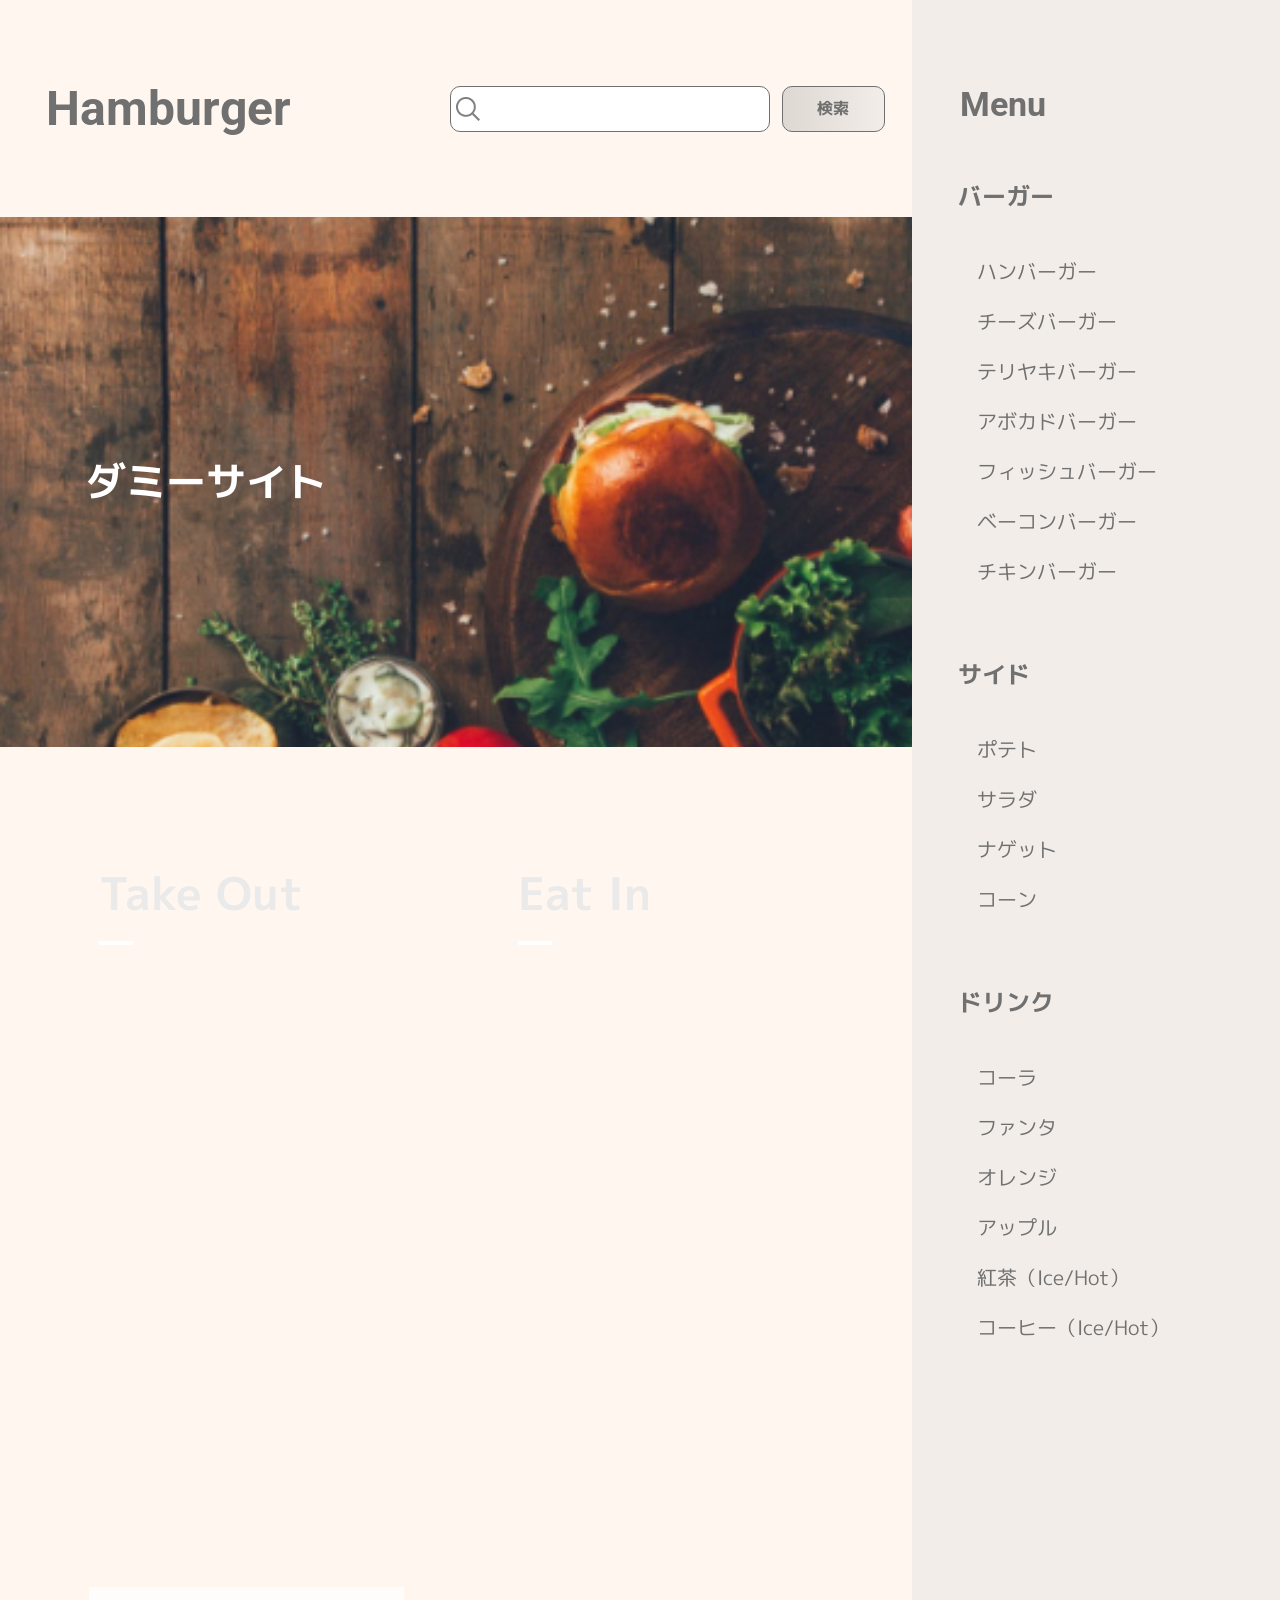
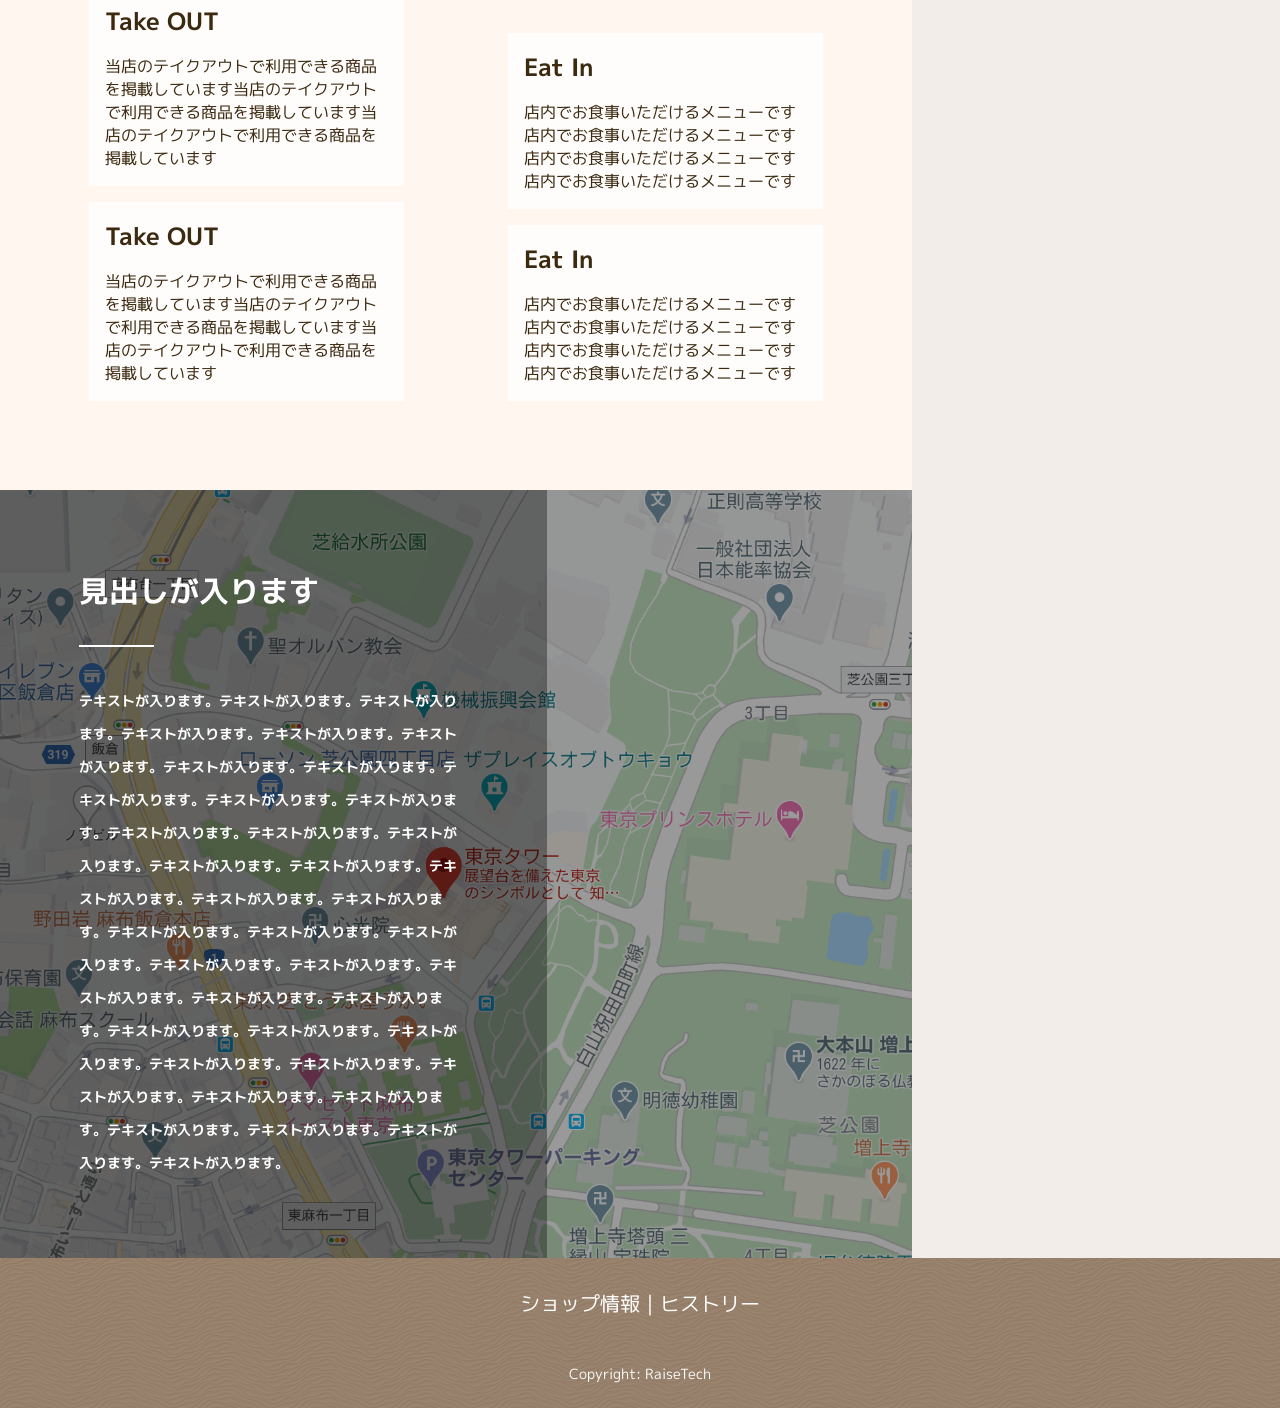
==== commit bd3c33e7: "リンクホバー時のカラー変更" ====
--- a/index.html
+++ b/index.html
@@ -20,39 +20,45 @@
 <body>
     <div class="c-container">
         <nav class="p-side-menu is-close">
-            <h2 class="p-side-menu__title font-roboto">Menu</h2>
+            <h2 class="p-side-menu__title font-roboto">
+                <a class="p-side-menu__li__menu__a" href="#">Menu</a>
+            </h2>
 
             <ul class="p-side-menu__li__wrap">
-                <li class="p-side-menu__li font-mplus-700">バーガー
+                <li class="p-side-menu__li font-mplus-700">
+                    <a class="p-side-menu__li__menu__a" href="#">バーガー</a>
 
                     <ul class="p-side-menu__li__menu font-mplus-400">
-                        <li>ハンバーガー</li>
-                        <li>チーズバーガー</li>
-                        <li>テリヤキバーガー</li>
-                        <li>アボカドバーガー</li>
-                        <li>フィッシュバーガー</li>
-                        <li>ベーコンバーガー</li>
-                        <li>チキンバーガー</li>
+                        <li><a class="p-side-menu__li__menu__a" href="#">ハンバーガー</a></li>
+                        <li><a class="p-side-menu__li__menu__a" href="#">チーズバーガー</a></li>
+                        <li><a class="p-side-menu__li__menu__a" href="#">テリヤキバーガー</a></li>
+                        <li><a class="p-side-menu__li__menu__a" href="#">アボカドバーガー</a></li>
+                        <li><a class="p-side-menu__li__menu__a" href="#">フィッシュバーガー</a></li>
+                        <li><a class="p-side-menu__li__menu__a" href="#">ベーコンバーガー</a></li>
+                        <li><a class="p-side-menu__li__menu__a" href="#">チキンバーガー</a></li>
                     </ul>
                 </li>
 
-                <li class="p-side-menu__li font-mplus-700">サイド
+                <li class="p-side-menu__li font-mplus-700">
+                    <a class="p-side-menu__li__menu__a" href="#">サイド</a>
                     <ul class="p-side-menu__li__menu font-mplus-400">
-                        <li>ポテト</li>
-                        <li>サラダ</li>
-                        <li>ナゲット</li>
-                        <li>コーン</li>
+                        <li><a class="p-side-menu__li__menu__a" href="#">ポテト</a></li>
+                        <li><a class="p-side-menu__li__menu__a" href="#">サラダ</a></li>
+                        <li><a class="p-side-menu__li__menu__a" href="#">ナゲット</a></li>
+                        <li><a class="p-side-menu__li__menu__a" href="#">コーン</a></li>
                     </ul>
                 </li>
 
-                <li class="p-side-menu__li font-mplus-700">ドリンク
+                <li class="p-side-menu__li font-mplus-700">
+                    <a class="p-side-menu__li__menu__a" href="#">ドリンク</a>
                     <ul class="p-side-menu__li__menu font-mplus-400">
-                        <li>コーラ</li>
-                        <li>ファンタ</li>
-                        <li>オレンジ</li>
-                        <li>アップル</li>
-                        <li>紅茶（Ice/Hot）</li>
-                        <li>コーヒー（Ice/Hot）</li>
+                        <li><a class="p-side-menu__li__menu__a" href="#"><a class="p-side-menu__li__menu__a"
+                                    href="#">コーラ</a></li>
+                        <li><a class="p-side-menu__li__menu__a" href="#">ファンタ</a></li>
+                        <li><a class="p-side-menu__li__menu__a" href="#">オレンジ</a></li>
+                        <li><a class="p-side-menu__li__menu__a" href="#">アップル</a></li>
+                        <li><a class="p-side-menu__li__menu__a" href="#">紅茶（Ice/Hot）</a></li>
+                        <li><a class="p-side-menu__li__menu__a" href="#">コーヒー（Ice/Hot）</a></li>
                     </ul>
                 </li>
 
@@ -147,9 +153,9 @@
 
     <footer class="l-footer">
         <div class="p-footer-link font-mplus-400">
-            <a href="" class="p-footer-link__text">ショップ情報</a>
+            <a href="" class="p-footer-link__text p-footer-link__text__hover">ショップ情報</a>
             <p class="p-footer-link__text">｜</p>
-            <a href="" class="p-footer-link__text">ヒストリー</a>
+            <a href="" class="p-footer-link__text p-footer-link__text__hover">ヒストリー</a>
         </div>
         <small class="p-footer__copy font-mplus-400">Copyright: RaiseTech</small>
     </footer>
--- a/css/style.css
+++ b/css/style.css
@@ -632,6 +632,12 @@
     margin-top: 32px;
   }
 }
+.p-side-menu__li__menu__a {
+  color: #707070;
+}
+.p-side-menu__li__menu__a:hover {
+  color: #FFFDFA;
+}
 
 .p-side-menu__title {
   display: none;
@@ -682,6 +688,10 @@
   }
 }
 
+.p-footer-link__text__hover:hover {
+  color: #3C2A10;
+}
+
 .p-footer__copy {
   color: #FFF;
   font-size: 14px;
@@ -746,6 +756,10 @@
   color: #707070;
 }
 .p-page-num__btn__first {
+  background-color: #3C2A10;
+  color: #FFF;
+}
+.p-page-num__btn.is-mouseover {
   background-color: #3C2A10;
   color: #FFF;
 }
@@ -1195,8 +1209,9 @@
 @media (min-width: 768px) {
   .p-archive__card-area__card {
     display: flex;
-    margin: 20px 40px;
-    align-items: flex-start;
+    padding: 20px 40px;
+    margin: 0;
+    width: 100%;
   }
 }
 @media (min-width: 1025px) {
@@ -1212,8 +1227,9 @@
 }
 @media (min-width: 768px) {
   .p-archive__card-area__img-wrap {
-    height: 100%;
+    height: auto;
     width: 50%;
+    display: flex;
   }
 }
 .p-archive__card-area__img {
@@ -1225,6 +1241,7 @@
 }
 @media (min-width: 768px) {
   .p-archive__card-area__img {
+    height: auto;
     width: 100%;
     margin: 0;
     max-width: 100%;
@@ -1250,39 +1267,37 @@
 @media (min-width: 1025px) {
   .p-archive__card-area__text-wrap {
     padding: 56px 56px 0 56px;
-    height: auto;
-  }
-}
-
-.p-archive__text-area__h2 {
+  }
+}
+.p-archive__card-area__h2 {
   font-size: 20px;
   padding-top: 15px;
   margin-top: 0;
   margin-bottom: 0;
 }
 @media (min-width: 1025px) {
-  .p-archive__text-area__h2 {
+  .p-archive__card-area__h2 {
     font-size: 36px;
     line-height: normal;
   }
 }
-.p-archive__text-area__h3 {
+.p-archive__card-area__h3 {
   font-size: 16px;
   padding: 21px 0 7px 0;
   margin-top: 0;
   margin-bottom: 0;
 }
 @media (min-width: 1025px) {
-  .p-archive__text-area__h3 {
+  .p-archive__card-area__h3 {
     font-size: 24px;
   }
 }
-.p-archive__text-area__p {
+.p-archive__card-area__p {
   font-size: 16px;
   margin-top: 0;
   margin-bottom: 0;
 }
-.p-archive__text-area__btn {
+.p-archive__card-area__btn {
   font-size: 16px;
   background-color: #FFF;
   color: #707070;
@@ -1297,26 +1312,27 @@
   margin-bottom: auto;
 }
 @media (min-width: 1025px) {
-  .p-archive__text-area__btn {
+  .p-archive__card-area__btn {
     width: 292px;
     min-height: 76px;
     border-radius: 50px;
   }
 }
-.p-archive__text-area__btn-area {
+.p-archive__card-area__btn.is-mouseover {
+  background-color: #707070;
+  color: #FFF;
+  transition: 0.3s;
+}
+.p-archive__card-area__btn-area {
   height: 100px;
   display: flex;
   justify-content: center;
   align-items: center;
 }
 @media (min-width: 768px) {
-  .p-archive__text-area__btn-area {
-    height: 100px;
-  }
-}
-@media (min-width: 1025px) {
-  .p-archive__text-area__btn-area {
-    height: 180px;
+  .p-archive__card-area__btn-area {
+    height: 100%;
+    min-height: 150px;
   }
 }
 /*# sourceMappingURL=style.css.map */
